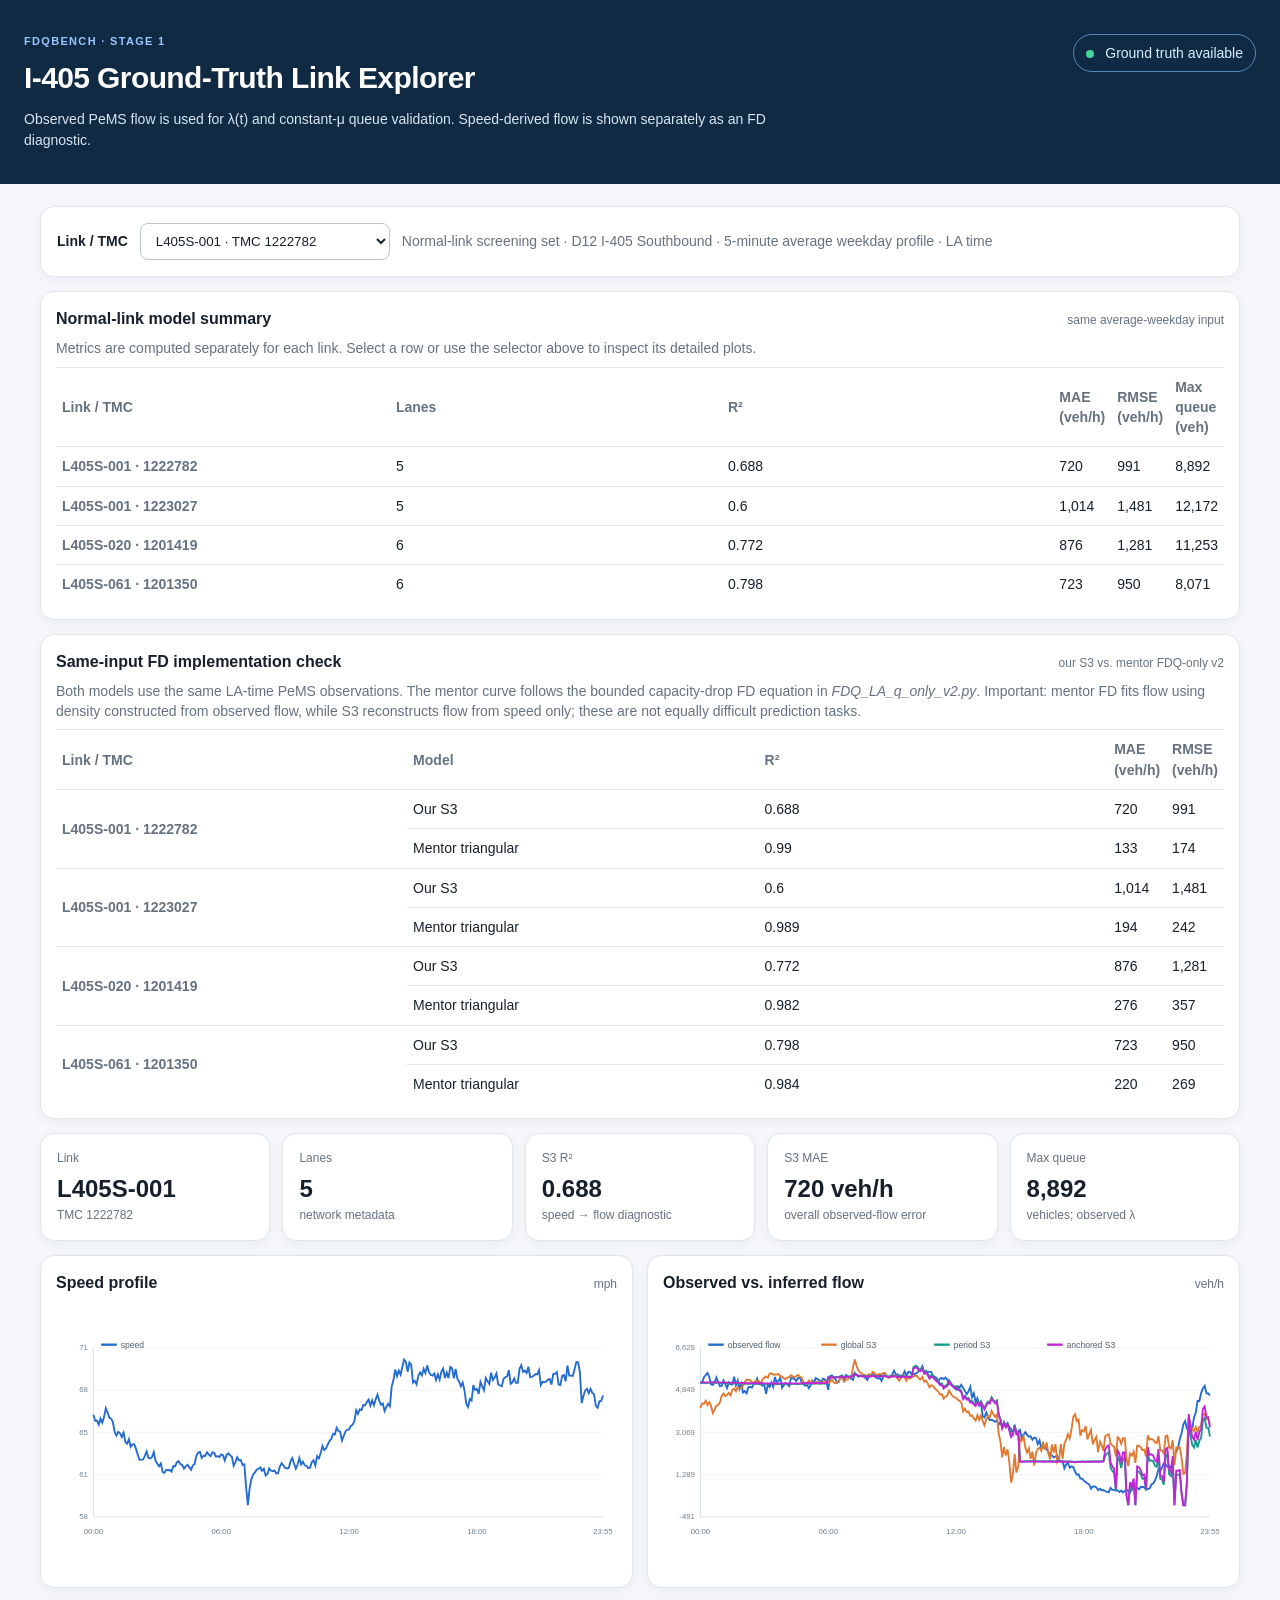
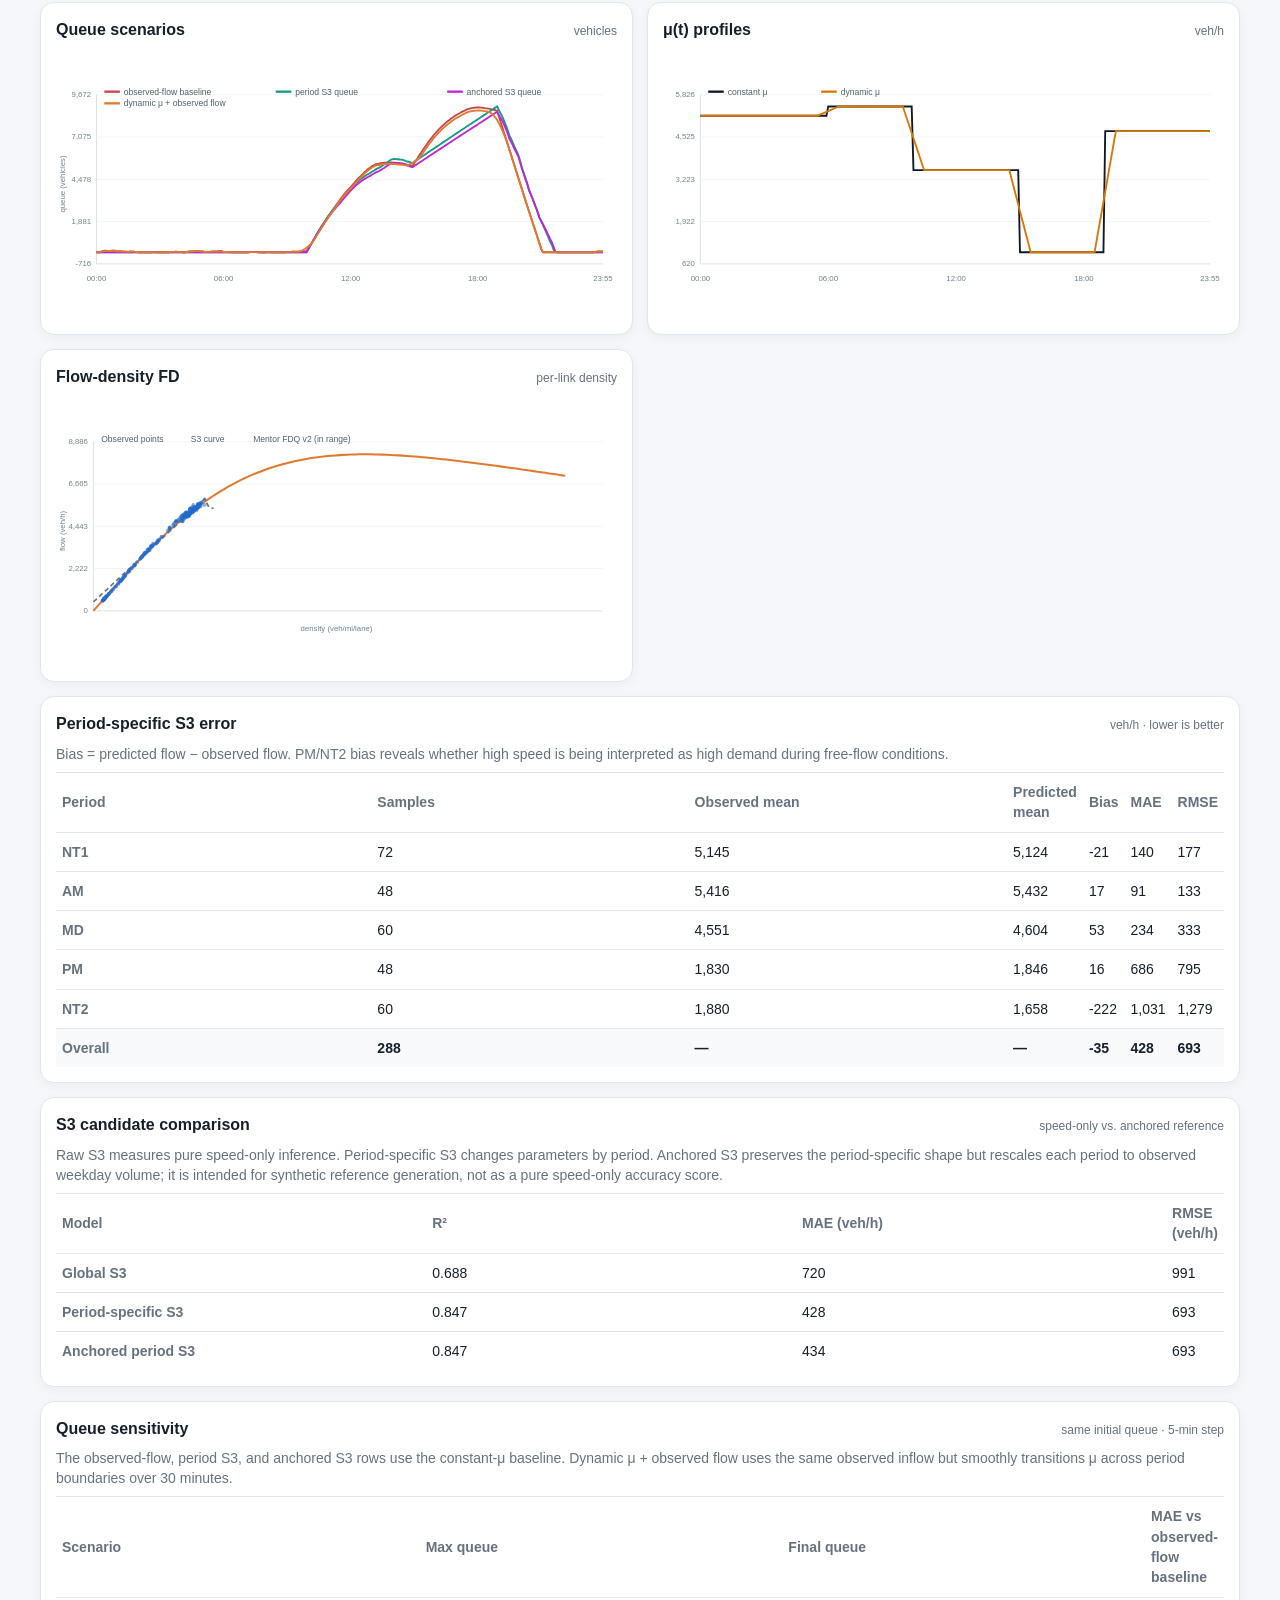
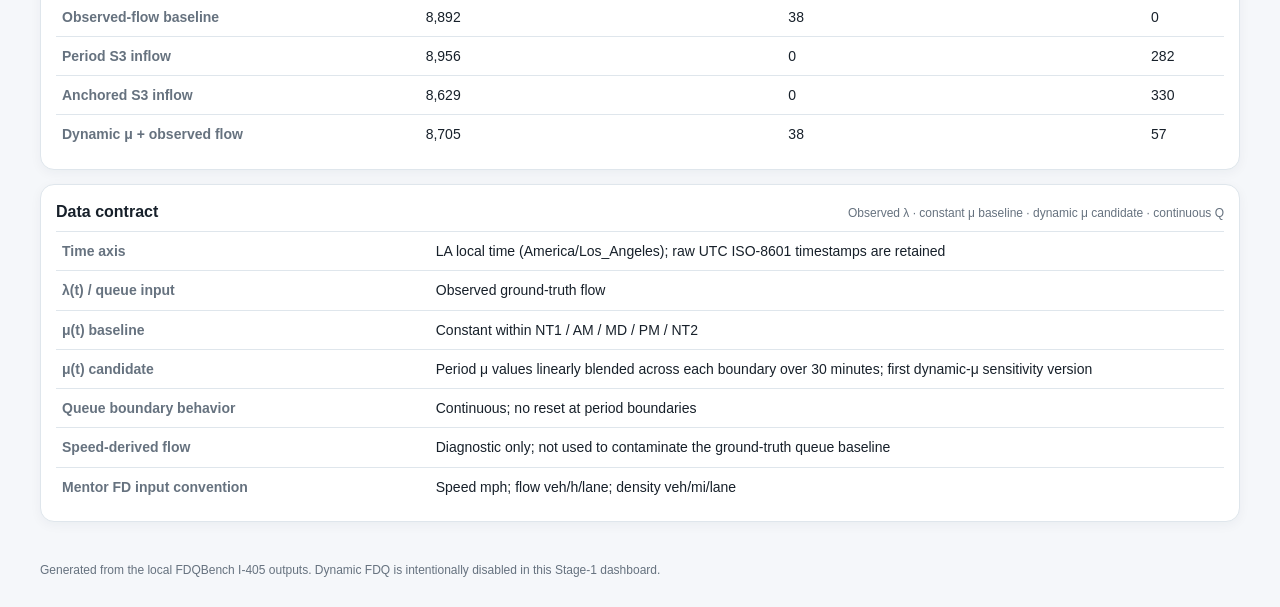
==== dashboard/dashboard_I405.html @ 017a7827 "Add reproducible I-405 FDQ pipeline and data" ====
<!doctype html>
<html lang="en">
<head>
  <meta charset="utf-8"><meta name="viewport" content="width=device-width,initial-scale=1">
  <title>I-405 FDQ Ground-Truth Dashboard</title><link rel="stylesheet" href="styles.css">
</head>
<body>
<header class="hero"><div><p class="eyebrow">FDQBench · Stage 1</p><h1>I-405 Ground-Truth Link Explorer</h1><p class="subtitle">Observed PeMS flow is used for λ(t) and constant-μ queue validation. Speed-derived flow is shown separately as an FD diagnostic.</p></div><div class="source-badge"><span class="dot"></span> Ground truth available</div></header>
<main>
  <section class="controls card"><label for="linkSelect">Link / TMC</label><select id="linkSelect"></select><span class="note">Normal-link screening set · D12 I-405 Southbound · 5-minute average weekday profile · LA time</span></section>
  <section class="card table-card"><div class="card-title"><h2>Normal-link model summary</h2><span>same average-weekday input</span></div><p class="table-note">Metrics are computed separately for each link. Select a row or use the selector above to inspect its detailed plots.</p><div class="table-wrap"><table><thead><tr><th>Link / TMC</th><th>Lanes</th><th>R²</th><th>MAE (veh/h)</th><th>RMSE (veh/h)</th><th>Max queue (veh)</th></tr></thead><tbody id="linkSummary"></tbody></table></div></section>
  <section class="card table-card"><div class="card-title"><h2>Same-input FD implementation check</h2><span>our S3 vs. mentor FDQ-only v2</span></div><p class="table-note">Both models use the same LA-time PeMS observations. The mentor curve follows the bounded capacity-drop FD equation in <em>FDQ_LA_q_only_v2.py</em>. Important: mentor FD fits flow using density constructed from observed flow, while S3 reconstructs flow from speed only; these are not equally difficult prediction tasks.</p><div class="table-wrap"><table><thead><tr><th>Link / TMC</th><th>Model</th><th>R²</th><th>MAE (veh/h)</th><th>RMSE (veh/h)</th></tr></thead><tbody id="implementationSummary"></tbody></table></div></section>
  <section class="metrics" id="metrics"></section>
  <section class="grid two">
    <article class="card chart-card"><div class="card-title"><h2>Speed profile</h2><span>mph</span></div><div id="speedChart" class="chart"></div></article>
    <article class="card chart-card"><div class="card-title"><h2>Observed vs. inferred flow</h2><span>veh/h</span></div><div id="flowChart" class="chart"></div></article>
    <article class="card chart-card"><div class="card-title"><h2>Queue scenarios</h2><span>vehicles</span></div><div id="queueChart" class="chart"></div></article>
    <article class="card chart-card"><div class="card-title"><h2>μ(t) profiles</h2><span>veh/h</span></div><div id="muChart" class="chart"></div></article>
    <article class="card chart-card"><div class="card-title"><h2>Flow-density FD</h2><span>per-link density</span></div><div id="fdChart" class="chart"></div></article>
  </section>
  <section class="card table-card"><div class="card-title"><h2>Period-specific S3 error</h2><span>veh/h · lower is better</span></div><p class="table-note">Bias = predicted flow − observed flow. PM/NT2 bias reveals whether high speed is being interpreted as high demand during free-flow conditions.</p><table><thead><tr><th>Period</th><th>Samples</th><th>Observed mean</th><th>Predicted mean</th><th>Bias</th><th>MAE</th><th>RMSE</th></tr></thead><tbody id="periodStats"></tbody></table></section>
  <section class="card table-card"><div class="card-title"><h2>S3 candidate comparison</h2><span>speed-only vs. anchored reference</span></div><p class="table-note">Raw S3 measures pure speed-only inference. Period-specific S3 changes parameters by period. Anchored S3 preserves the period-specific shape but rescales each period to observed weekday volume; it is intended for synthetic reference generation, not as a pure speed-only accuracy score.</p><table><thead><tr><th>Model</th><th>R²</th><th>MAE (veh/h)</th><th>RMSE (veh/h)</th></tr></thead><tbody id="s3ModelSummary"></tbody></table></section>
  <section class="card table-card"><div class="card-title"><h2>Queue sensitivity</h2><span>same initial queue · 5-min step</span></div><p class="table-note">The observed-flow, period S3, and anchored S3 rows use the constant-μ baseline. Dynamic μ + observed flow uses the same observed inflow but smoothly transitions μ across period boundaries over 30 minutes.</p><table><thead><tr><th>Scenario</th><th>Max queue</th><th>Final queue</th><th>MAE vs observed-flow baseline</th></tr></thead><tbody id="queueSummary"></tbody></table></section>
  <section class="card table-card"><div class="card-title"><h2>Data contract</h2><span id="contractStatus"></span></div><table><tbody><tr><th>Time axis</th><td>LA local time (America/Los_Angeles); raw UTC ISO-8601 timestamps are retained</td></tr><tr><th>λ(t) / queue input</th><td>Observed ground-truth flow</td></tr><tr><th>μ(t) baseline</th><td>Constant within NT1 / AM / MD / PM / NT2</td></tr><tr><th>μ(t) candidate</th><td>Period μ values linearly blended across each boundary over 30 minutes; first dynamic-μ sensitivity version</td></tr><tr><th>Queue boundary behavior</th><td>Continuous; no reset at period boundaries</td></tr><tr><th>Speed-derived flow</th><td>Diagnostic only; not used to contaminate the ground-truth queue baseline</td></tr><tr><th>Mentor FD input convention</th><td>Speed mph; flow veh/h/lane; density veh/mi/lane</td></tr></tbody></table></section>
</main>
<footer>Generated from the local FDQBench I-405 outputs. Dynamic FDQ is intentionally disabled in this Stage-1 dashboard.</footer>
<script src="data.js"></script><script src="app.js"></script>
</body></html>
---- dashboard/styles.css ----
:root { --ink:#17202a; --muted:#66727f; --line:#dfe6ec; --blue:#246bce; --orange:#e07a31; --teal:#159a8c; --red:#c94747; --bg:#f5f7fa; }
* { box-sizing:border-box; } body { margin:0; background:var(--bg); color:var(--ink); font:14px/1.45 Inter,Segoe UI,Arial,sans-serif; }
.hero { padding:34px max(24px,calc((100% - 1240px)/2)); display:flex; justify-content:space-between; gap:24px; background:#102a43; color:#fff; }
.eyebrow { margin:0 0 6px; color:#9cc5ff; font-weight:700; letter-spacing:.12em; text-transform:uppercase; font-size:11px; }
h1 { margin:0; font-size:30px; letter-spacing:-.02em; } .subtitle { max-width:760px; margin:10px 0 0; color:#d8e5f2; }
.source-badge { align-self:flex-start; border:1px solid #5b89ba; border-radius:999px; padding:8px 12px; white-space:nowrap; color:#d9edff; }
.dot { display:inline-block; width:8px; height:8px; margin-right:7px; border-radius:50%; background:#46d39c; }
main { max-width:1240px; margin:22px auto 40px; padding:0 20px; } .card { background:#fff; border:1px solid var(--line); border-radius:14px; box-shadow:0 3px 12px #102a430c; }
.controls { padding:16px; display:flex; align-items:center; gap:12px; flex-wrap:wrap; } label { font-weight:700; } select { min-width:250px; padding:9px 11px; border:1px solid #b8c5d1; border-radius:8px; background:white; color:var(--ink); } .note { color:var(--muted); }
.metrics { display:grid; grid-template-columns:repeat(5,1fr); gap:12px; margin:14px 0; } .metric { padding:16px; } .metric .label { color:var(--muted); font-size:12px; } .metric .value { margin-top:4px; font-size:24px; font-weight:750; } .metric .detail { color:var(--muted); font-size:12px; }
.grid.two { display:grid; grid-template-columns:repeat(2,minmax(0,1fr)); gap:14px; } .chart-card { padding:15px; min-height:330px; } .card-title { display:flex; justify-content:space-between; align-items:baseline; gap:12px; } h2 { margin:0 0 8px; font-size:16px; } .card-title span { color:var(--muted); font-size:12px; }
.chart { height:270px; } svg { width:100%; height:100%; overflow:visible; } .axis { stroke:#cfd8e1; stroke-width:1; } .gridline { stroke:#edf1f4; stroke-width:1; } .tick { fill:#71808e; font-size:10px; } .legend { fill:#52606d; font-size:11px; } .table-card { margin-top:14px; padding:15px; } .table-note { color:var(--muted); margin:0 0 8px; } .table-wrap { overflow-x:auto; } table { width:100%; border-collapse:collapse; } th,td { text-align:left; padding:9px 6px; border-top:1px solid var(--line); } th { width:32%; color:var(--muted); font-weight:600; } #linkSummary tr { cursor:pointer; } #linkSummary tr:hover { background:#f7f9fb; } tr.total th,tr.total td { font-weight:750; background:#f7f9fb; }
footer { max-width:1240px; margin:0 auto 28px; padding:0 20px; color:var(--muted); font-size:12px; }
@media(max-width:800px){ .hero{display:block}.source-badge{display:inline-block;margin-top:18px}.metrics{grid-template-columns:repeat(2,1fr)}.grid.two{grid-template-columns:1fr} }
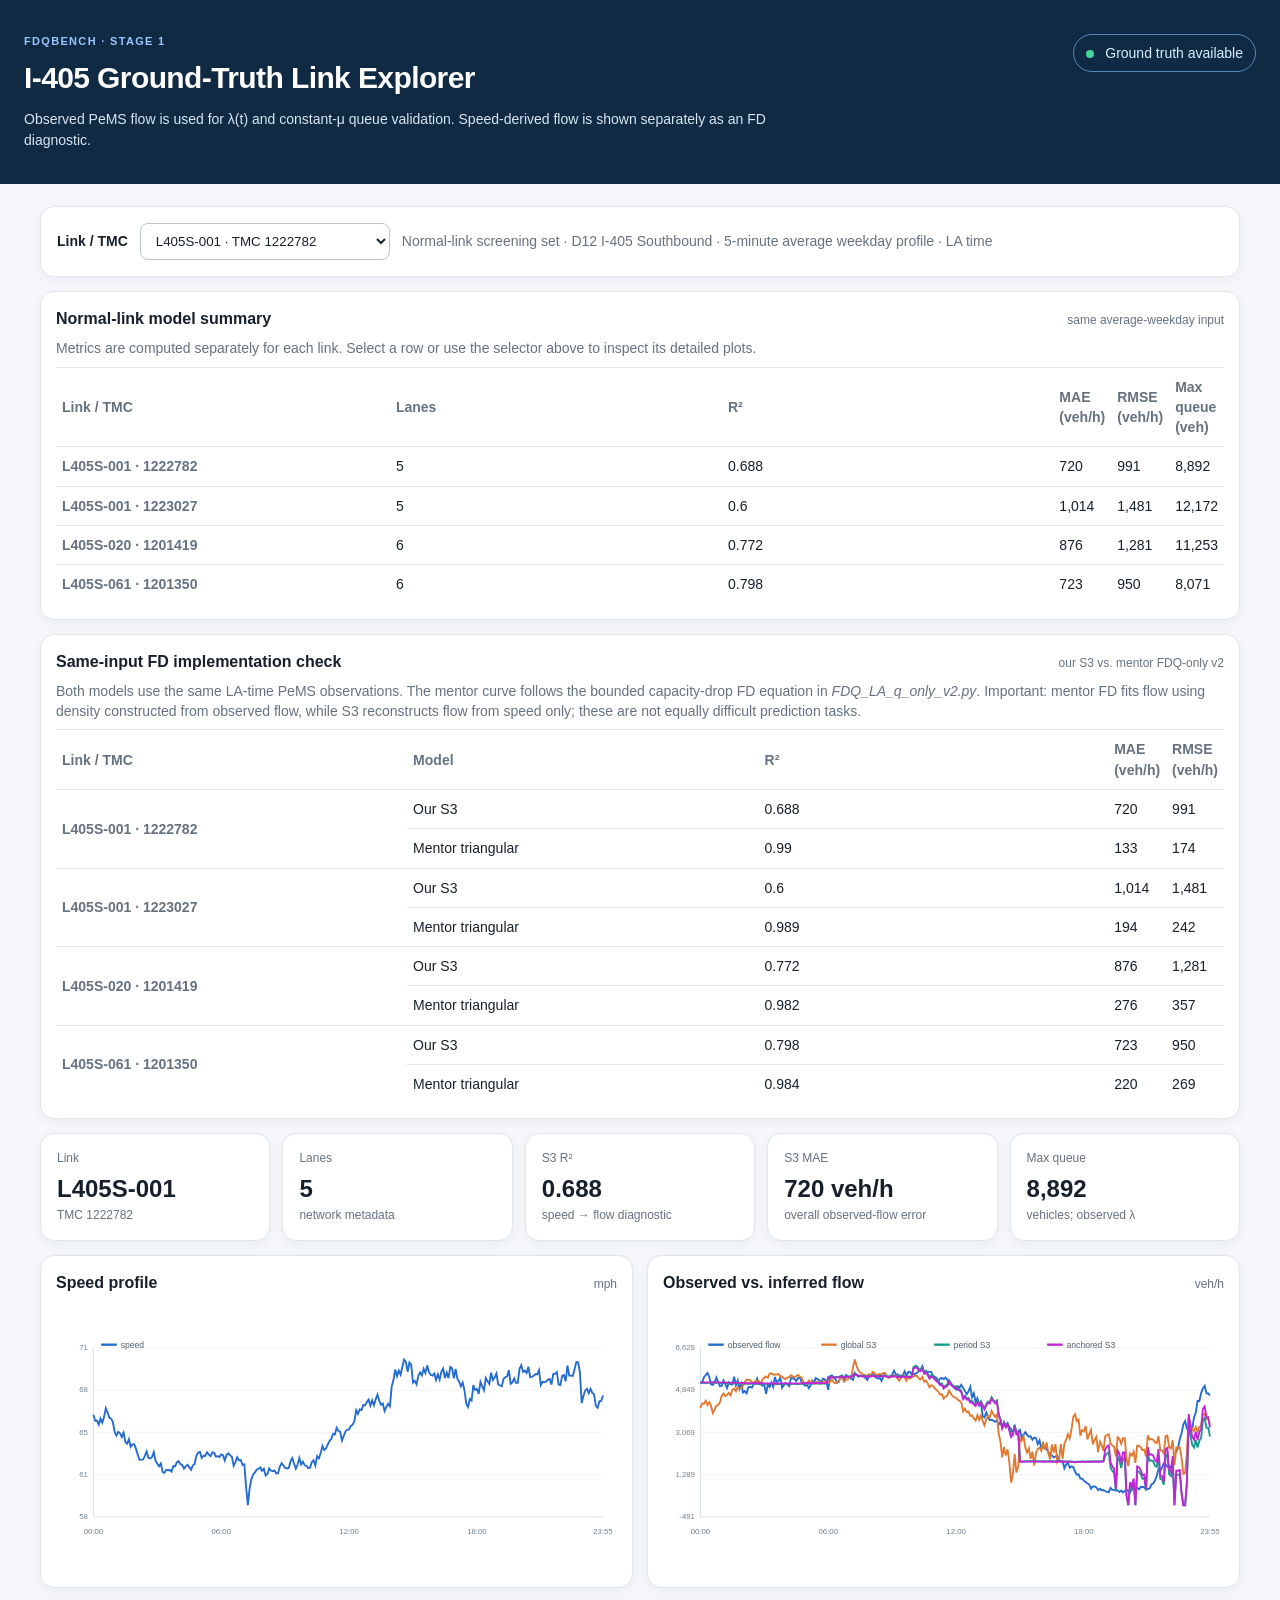
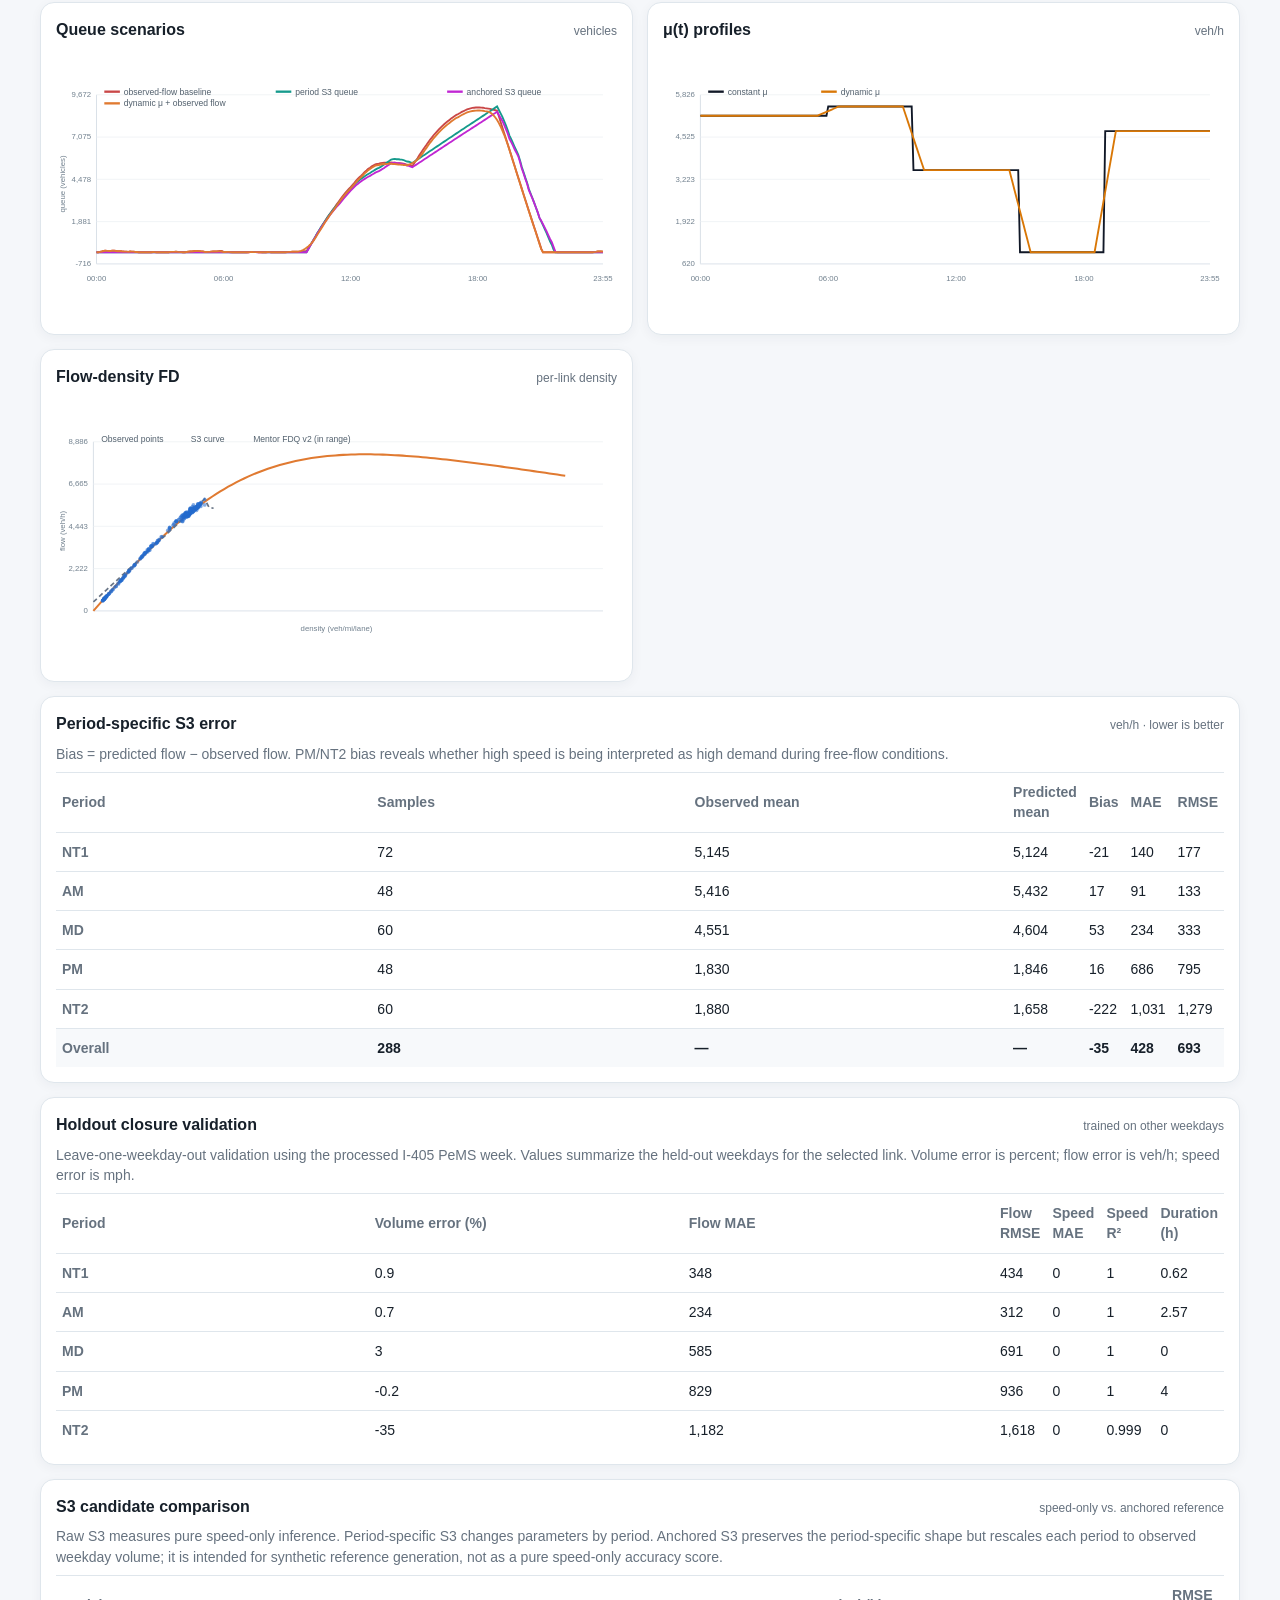
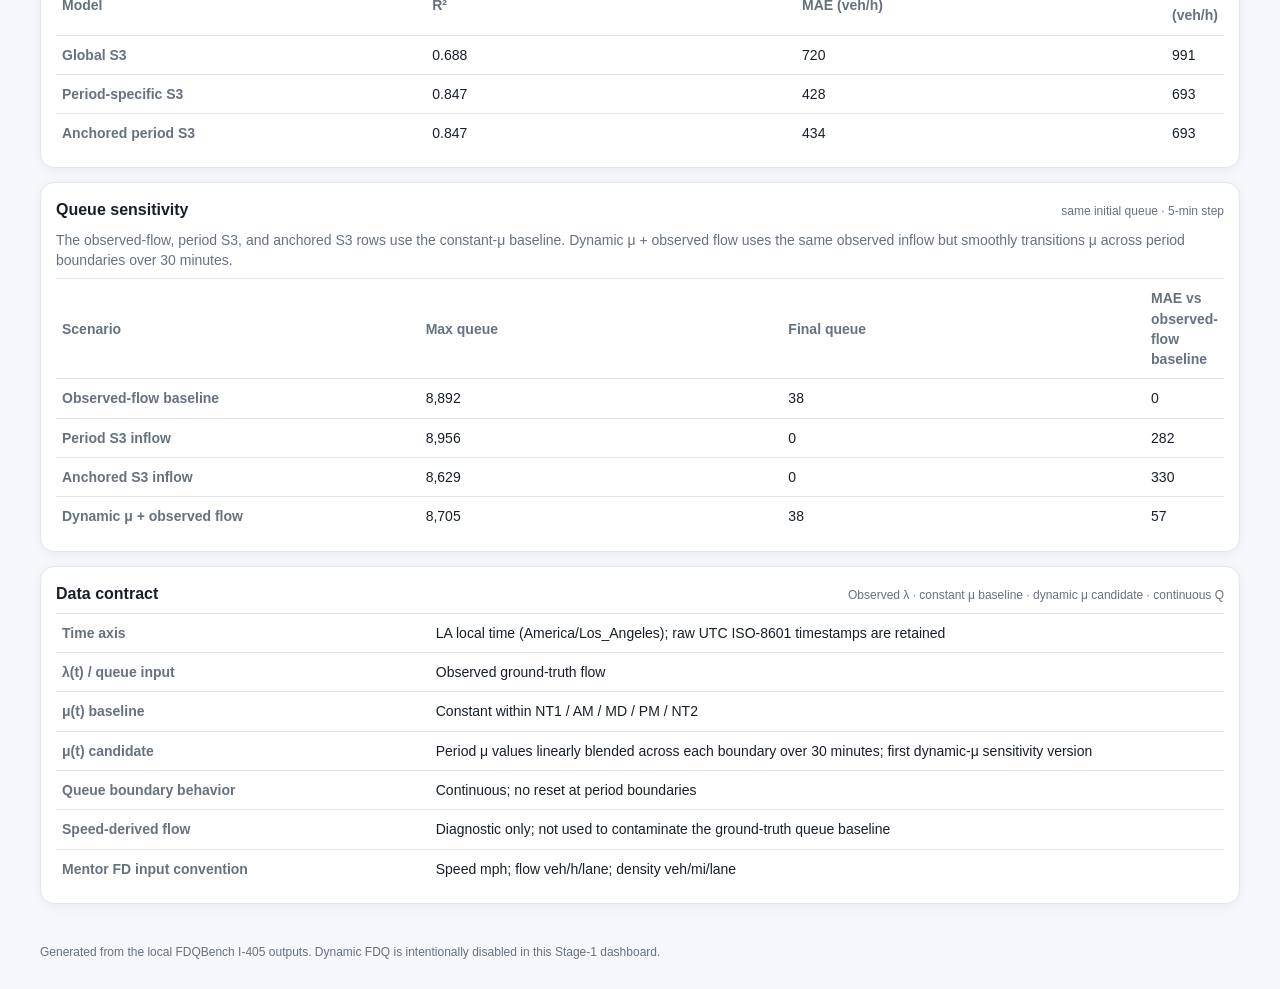
==== commit 52194e7e: "Add I-405 closure holdout validation" ====
--- a/dashboard/dashboard_I405.html
+++ b/dashboard/dashboard_I405.html
@@ -19,10 +19,11 @@
     <article class="card chart-card"><div class="card-title"><h2>Flow-density FD</h2><span>per-link density</span></div><div id="fdChart" class="chart"></div></article>
   </section>
   <section class="card table-card"><div class="card-title"><h2>Period-specific S3 error</h2><span>veh/h · lower is better</span></div><p class="table-note">Bias = predicted flow − observed flow. PM/NT2 bias reveals whether high speed is being interpreted as high demand during free-flow conditions.</p><table><thead><tr><th>Period</th><th>Samples</th><th>Observed mean</th><th>Predicted mean</th><th>Bias</th><th>MAE</th><th>RMSE</th></tr></thead><tbody id="periodStats"></tbody></table></section>
+  <section class="card table-card"><div class="card-title"><h2>Holdout closure validation</h2><span>trained on other weekdays</span></div><p class="table-note">Leave-one-weekday-out validation using the processed I-405 PeMS week. Values summarize the held-out weekdays for the selected link. Volume error is percent; flow error is veh/h; speed error is mph.</p><div class="table-wrap"><table><thead><tr><th>Period</th><th>Volume error (%)</th><th>Flow MAE</th><th>Flow RMSE</th><th>Speed MAE</th><th>Speed R²</th><th>Duration (h)</th></tr></thead><tbody id="closureHoldoutStats"></tbody></table></div></section>
   <section class="card table-card"><div class="card-title"><h2>S3 candidate comparison</h2><span>speed-only vs. anchored reference</span></div><p class="table-note">Raw S3 measures pure speed-only inference. Period-specific S3 changes parameters by period. Anchored S3 preserves the period-specific shape but rescales each period to observed weekday volume; it is intended for synthetic reference generation, not as a pure speed-only accuracy score.</p><table><thead><tr><th>Model</th><th>R²</th><th>MAE (veh/h)</th><th>RMSE (veh/h)</th></tr></thead><tbody id="s3ModelSummary"></tbody></table></section>
   <section class="card table-card"><div class="card-title"><h2>Queue sensitivity</h2><span>same initial queue · 5-min step</span></div><p class="table-note">The observed-flow, period S3, and anchored S3 rows use the constant-μ baseline. Dynamic μ + observed flow uses the same observed inflow but smoothly transitions μ across period boundaries over 30 minutes.</p><table><thead><tr><th>Scenario</th><th>Max queue</th><th>Final queue</th><th>MAE vs observed-flow baseline</th></tr></thead><tbody id="queueSummary"></tbody></table></section>
   <section class="card table-card"><div class="card-title"><h2>Data contract</h2><span id="contractStatus"></span></div><table><tbody><tr><th>Time axis</th><td>LA local time (America/Los_Angeles); raw UTC ISO-8601 timestamps are retained</td></tr><tr><th>λ(t) / queue input</th><td>Observed ground-truth flow</td></tr><tr><th>μ(t) baseline</th><td>Constant within NT1 / AM / MD / PM / NT2</td></tr><tr><th>μ(t) candidate</th><td>Period μ values linearly blended across each boundary over 30 minutes; first dynamic-μ sensitivity version</td></tr><tr><th>Queue boundary behavior</th><td>Continuous; no reset at period boundaries</td></tr><tr><th>Speed-derived flow</th><td>Diagnostic only; not used to contaminate the ground-truth queue baseline</td></tr><tr><th>Mentor FD input convention</th><td>Speed mph; flow veh/h/lane; density veh/mi/lane</td></tr></tbody></table></section>
 </main>
 <footer>Generated from the local FDQBench I-405 outputs. Dynamic FDQ is intentionally disabled in this Stage-1 dashboard.</footer>
-<script src="data.js"></script><script src="app.js"></script>
+<script src="data.js"></script><script src="closure_holdout_data.js"></script><script src="app.js"></script>
 </body></html>
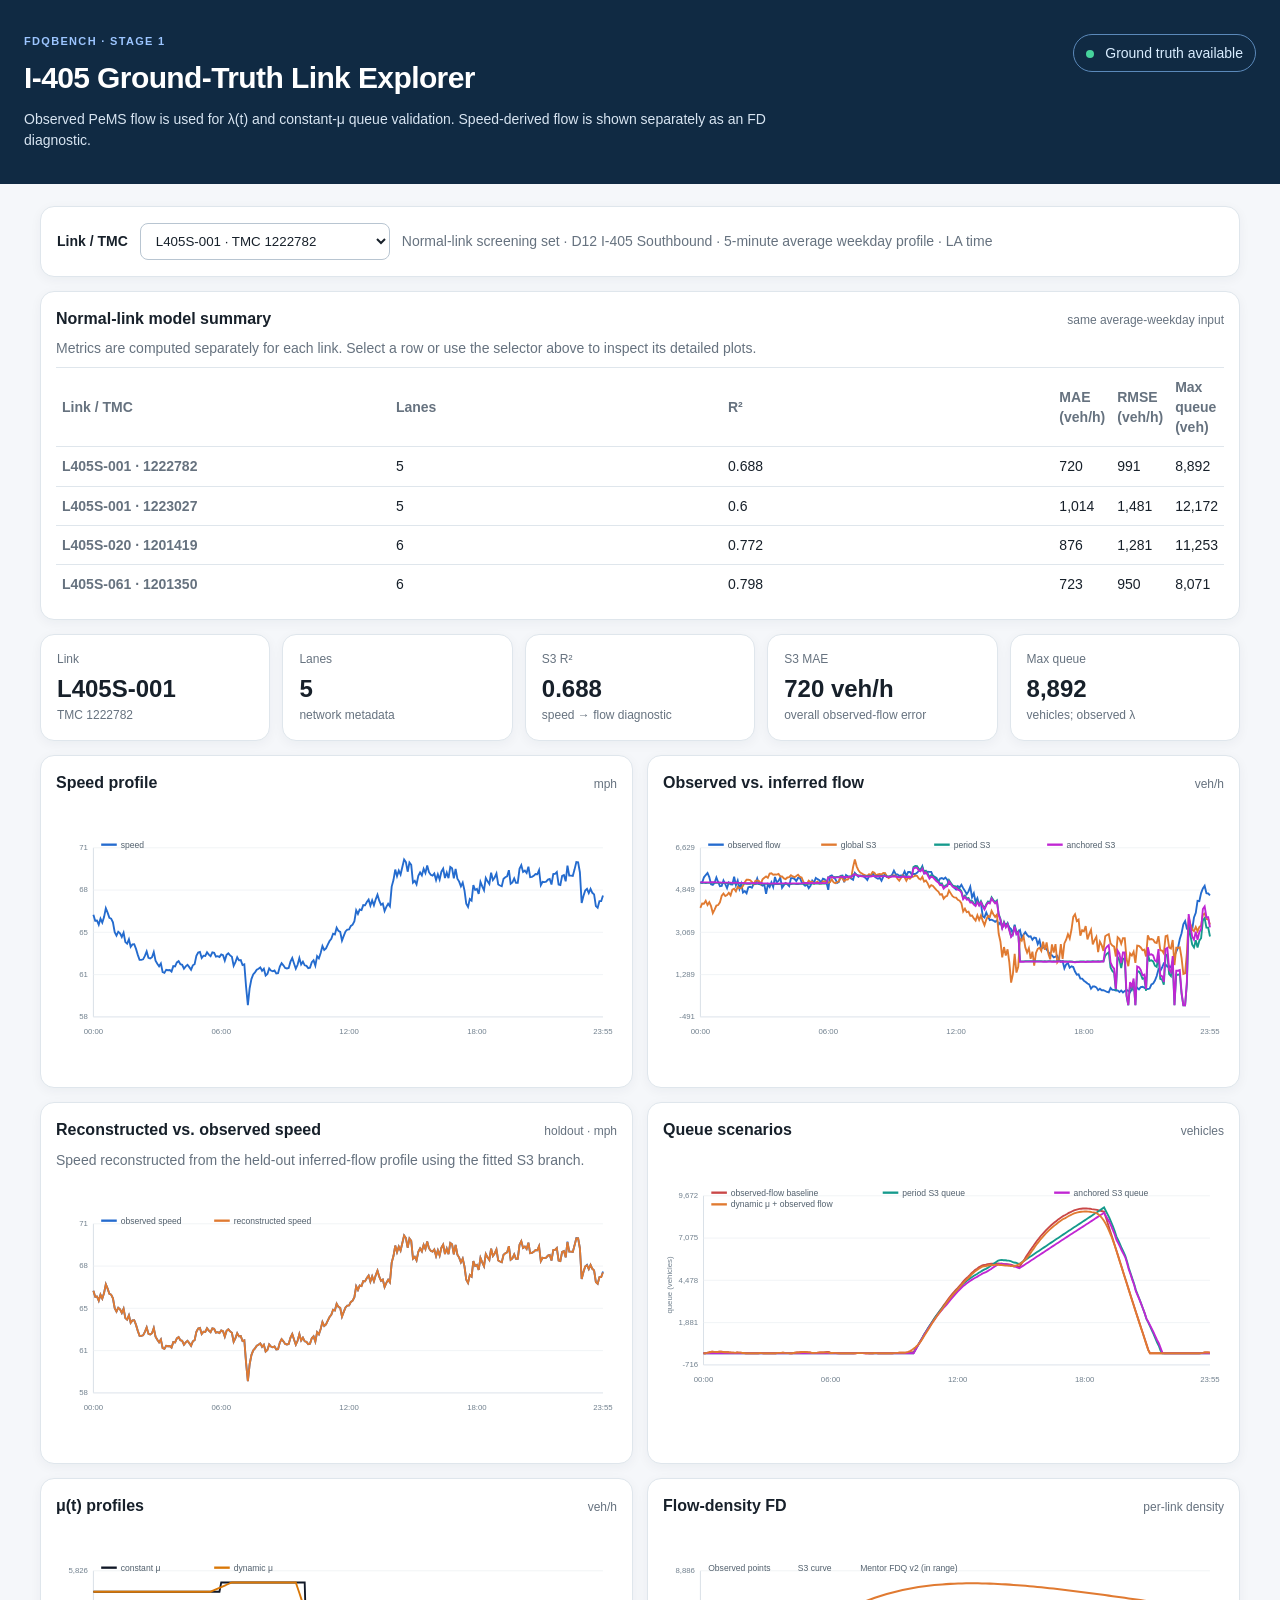
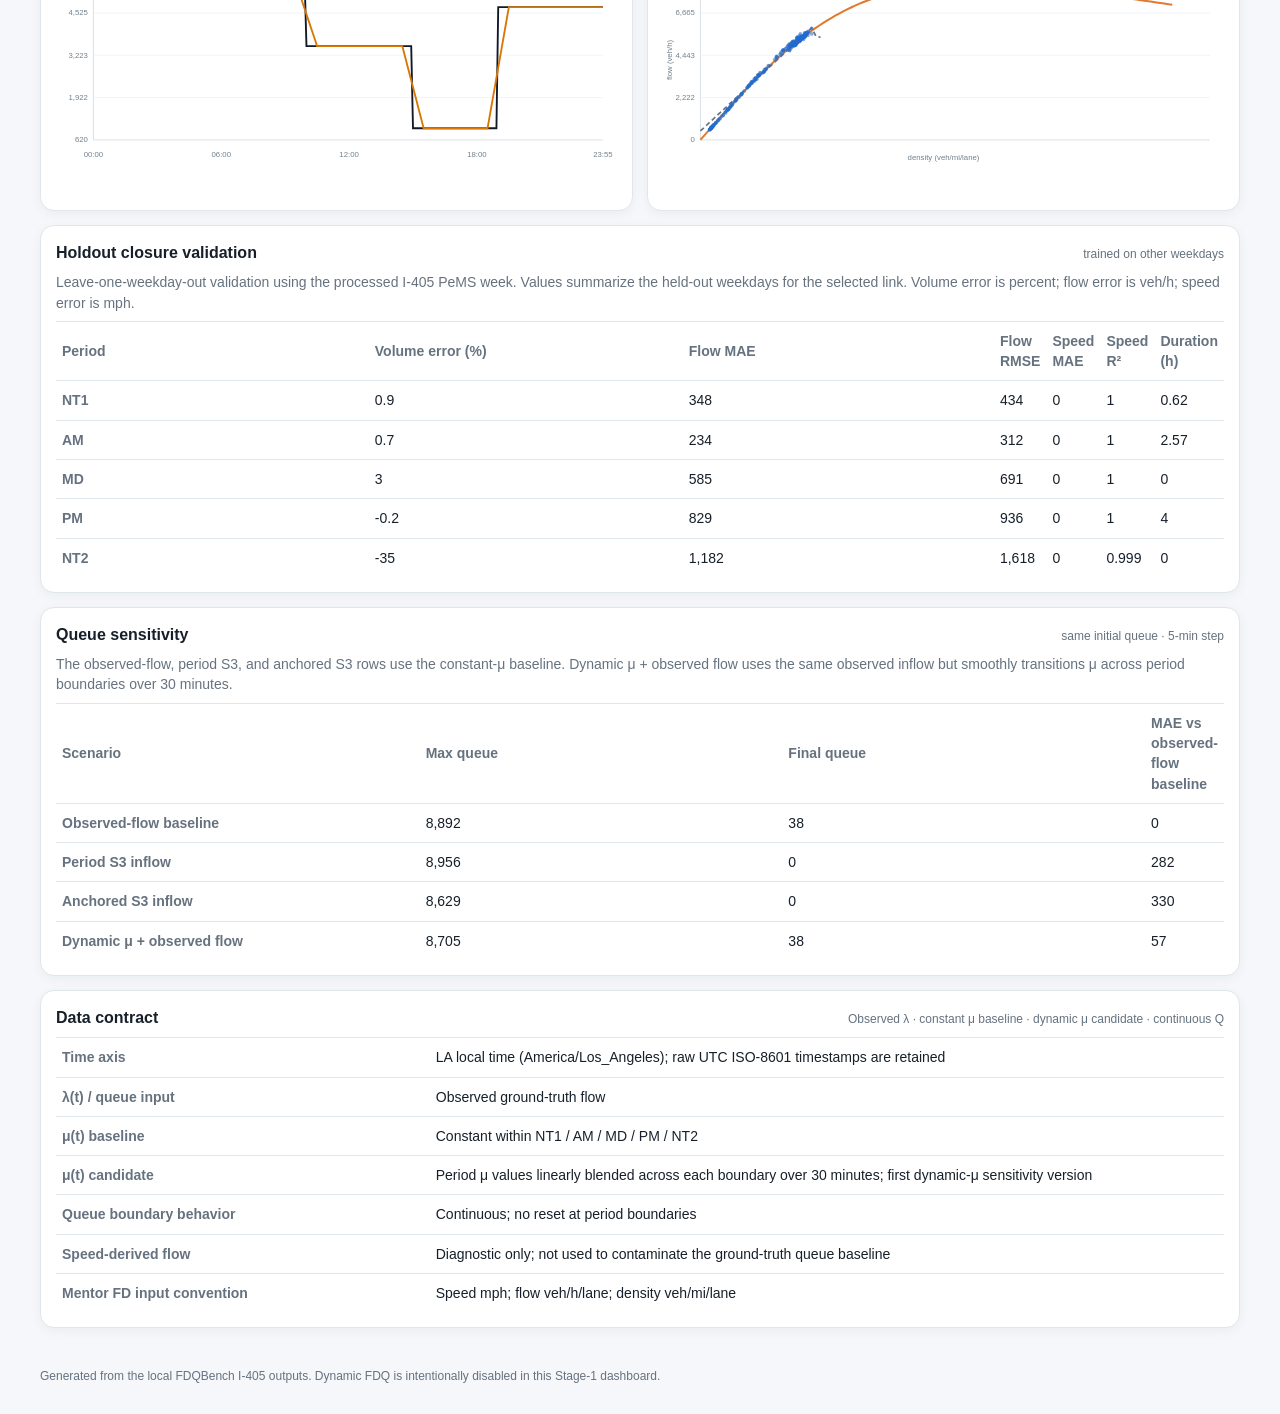
==== commit 0150936b: "Focus dashboard on closure validation" ====
--- a/dashboard/dashboard_I405.html
+++ b/dashboard/dashboard_I405.html
@@ -14,6 +14,7 @@
   <section class="grid two">
     <article class="card chart-card"><div class="card-title"><h2>Speed profile</h2><span>mph</span></div><div id="speedChart" class="chart"></div></article>
     <article class="card chart-card"><div class="card-title"><h2>Observed vs. inferred flow</h2><span>veh/h</span></div><div id="flowChart" class="chart"></div></article>
+    <article class="card chart-card"><div class="card-title"><h2>Reconstructed vs. observed speed</h2><span>holdout · mph</span></div><p class="table-note">Speed reconstructed from the held-out inferred-flow profile using the fitted S3 branch.</p><div id="closureSpeedChart" class="chart"></div></article>
     <article class="card chart-card"><div class="card-title"><h2>Queue scenarios</h2><span>vehicles</span></div><div id="queueChart" class="chart"></div></article>
     <article class="card chart-card"><div class="card-title"><h2>μ(t) profiles</h2><span>veh/h</span></div><div id="muChart" class="chart"></div></article>
     <article class="card chart-card"><div class="card-title"><h2>Flow-density FD</h2><span>per-link density</span></div><div id="fdChart" class="chart"></div></article>
@@ -25,5 +26,5 @@
   <section class="card table-card"><div class="card-title"><h2>Data contract</h2><span id="contractStatus"></span></div><table><tbody><tr><th>Time axis</th><td>LA local time (America/Los_Angeles); raw UTC ISO-8601 timestamps are retained</td></tr><tr><th>λ(t) / queue input</th><td>Observed ground-truth flow</td></tr><tr><th>μ(t) baseline</th><td>Constant within NT1 / AM / MD / PM / NT2</td></tr><tr><th>μ(t) candidate</th><td>Period μ values linearly blended across each boundary over 30 minutes; first dynamic-μ sensitivity version</td></tr><tr><th>Queue boundary behavior</th><td>Continuous; no reset at period boundaries</td></tr><tr><th>Speed-derived flow</th><td>Diagnostic only; not used to contaminate the ground-truth queue baseline</td></tr><tr><th>Mentor FD input convention</th><td>Speed mph; flow veh/h/lane; density veh/mi/lane</td></tr></tbody></table></section>
 </main>
 <footer>Generated from the local FDQBench I-405 outputs. Dynamic FDQ is intentionally disabled in this Stage-1 dashboard.</footer>
-<script src="data.js"></script><script src="closure_holdout_data.js"></script><script src="app.js"></script>
+<script src="data.js"></script><script src="closure_holdout_data.js"></script><script src="closure_reconstruction_data.js"></script><script src="app.js"></script>
 </body></html>
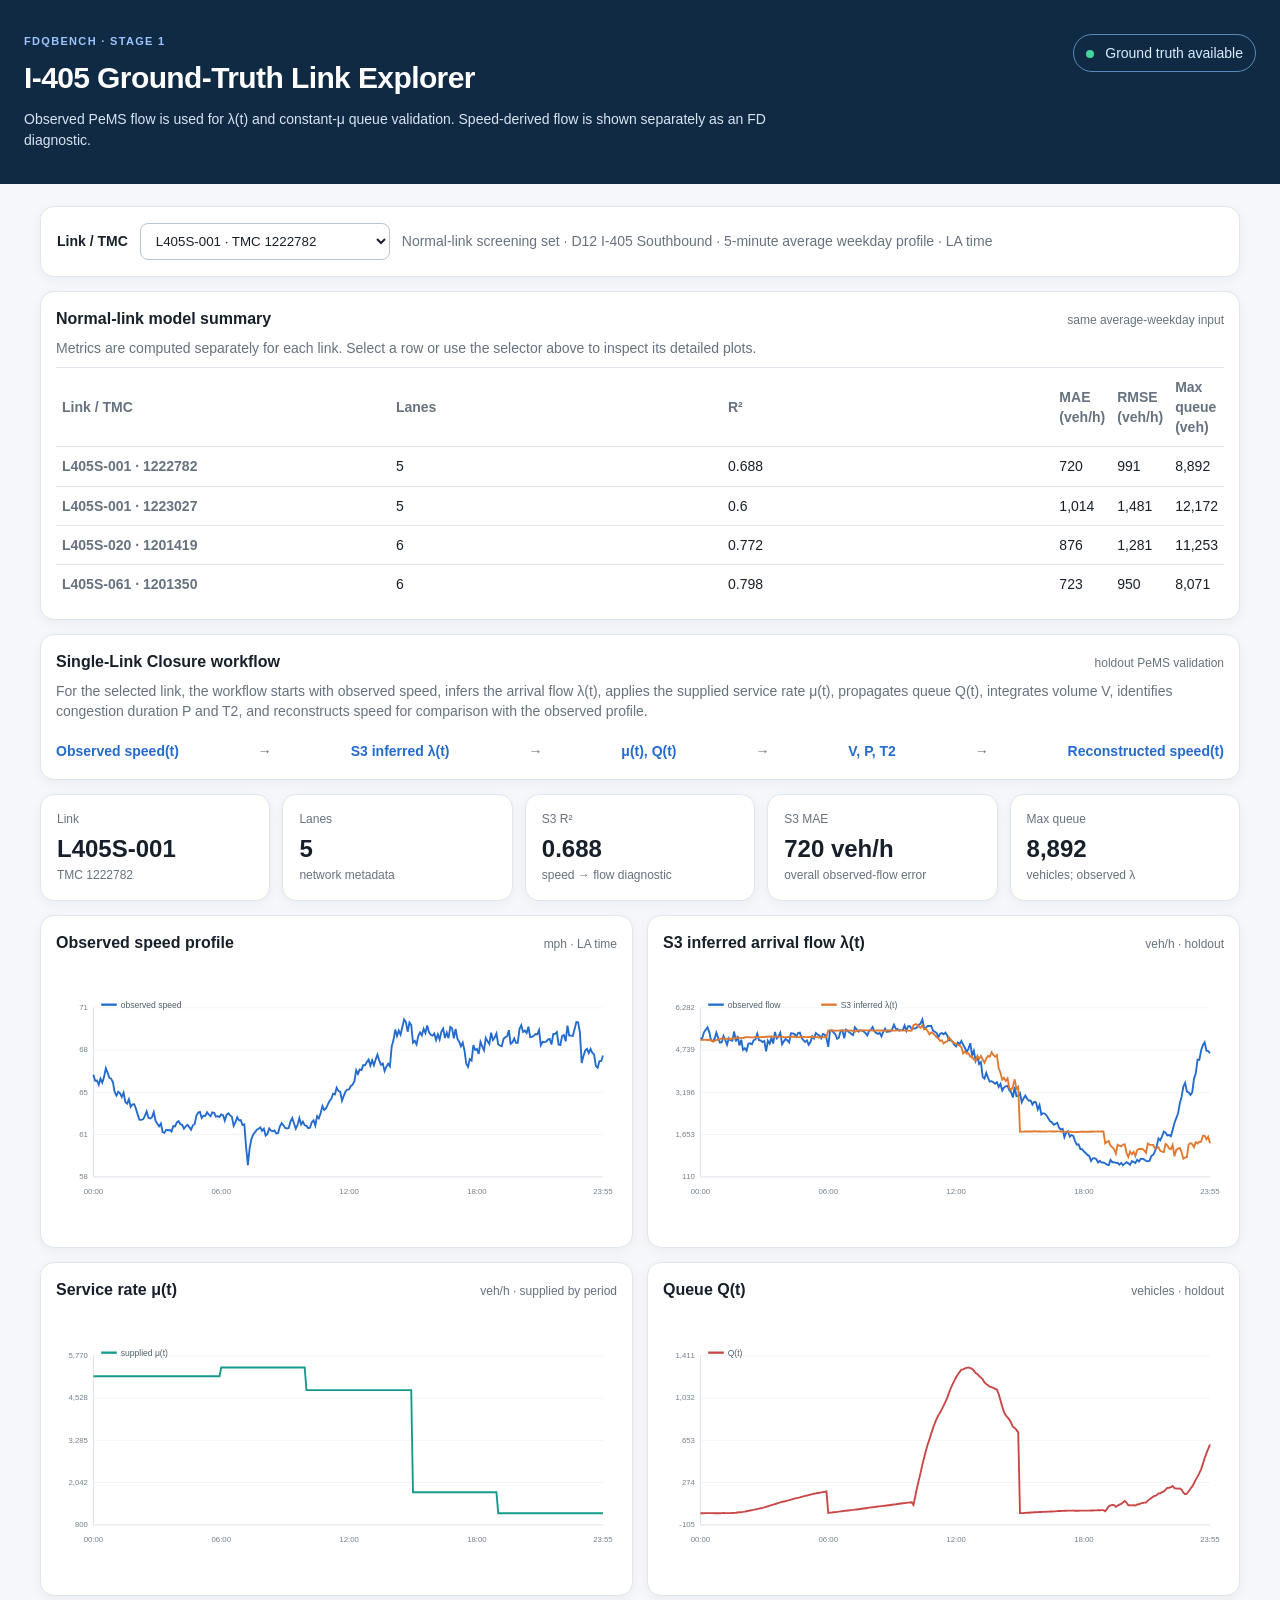
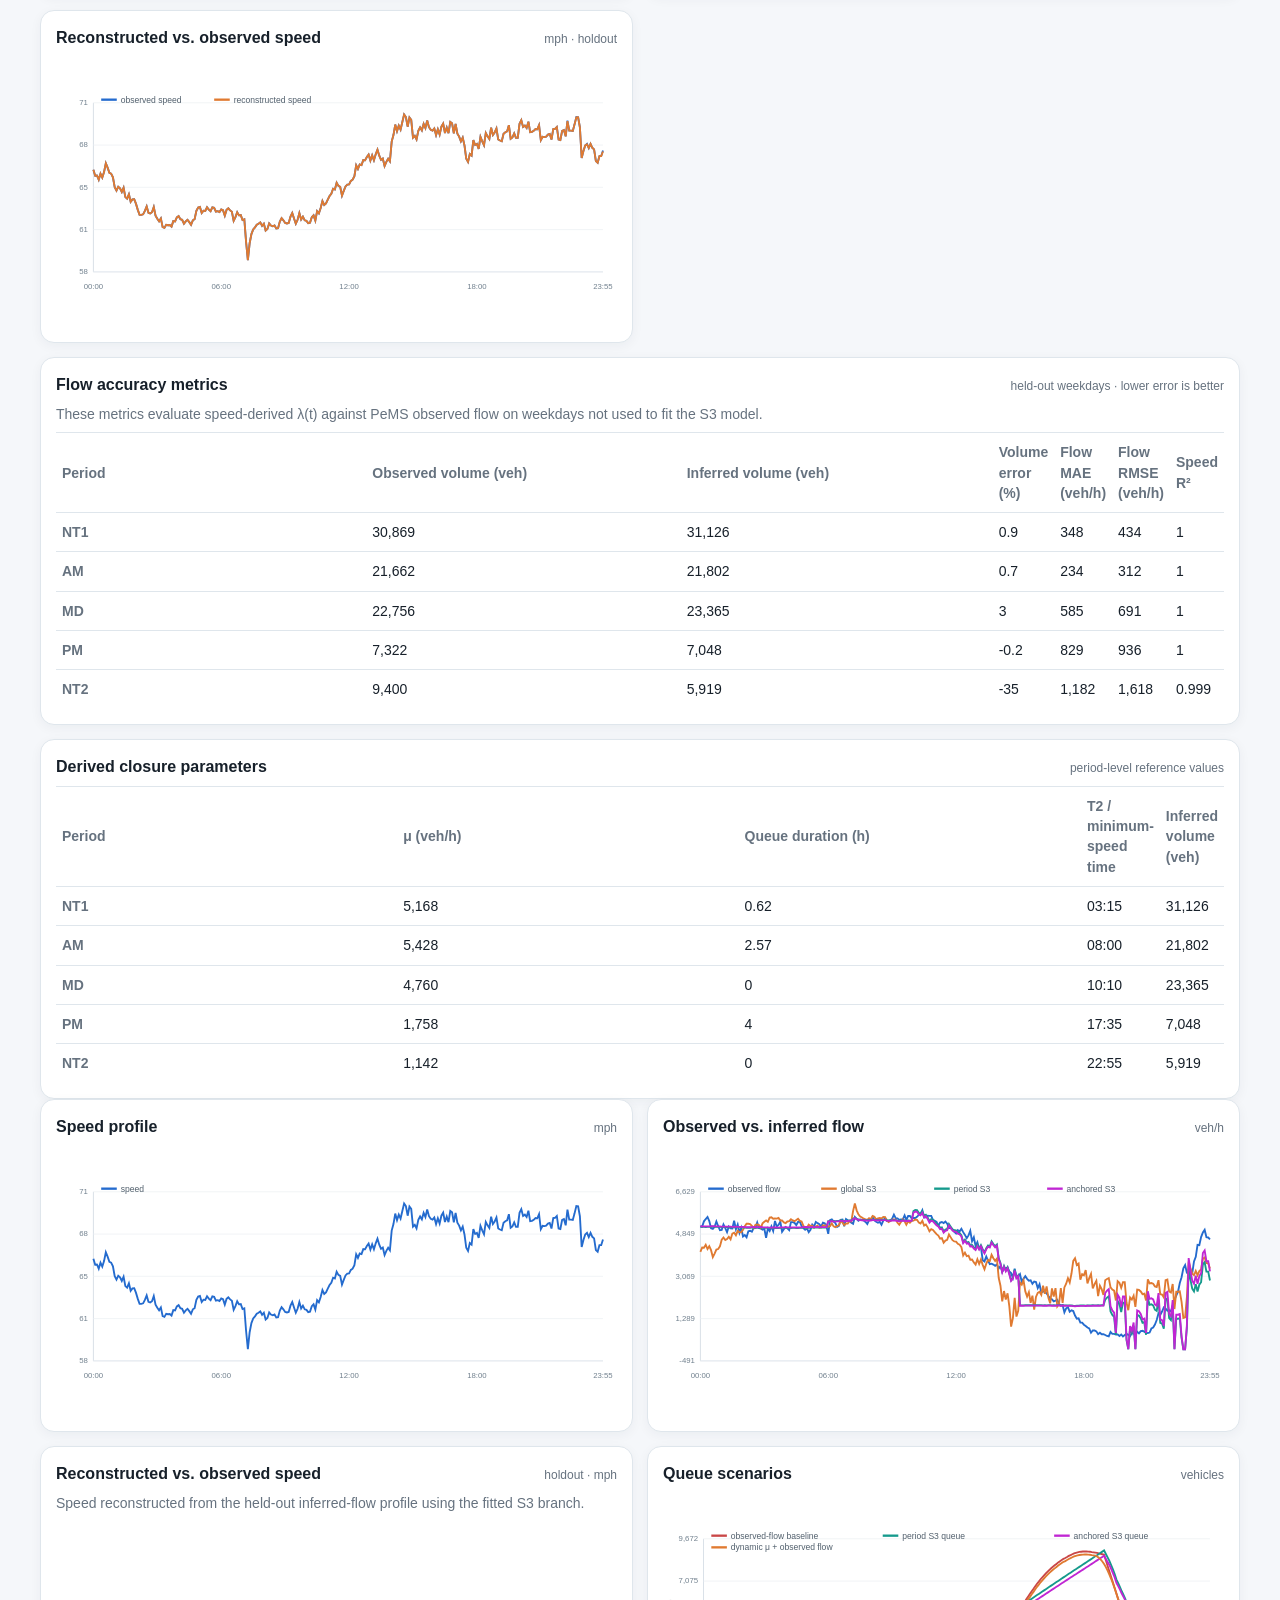
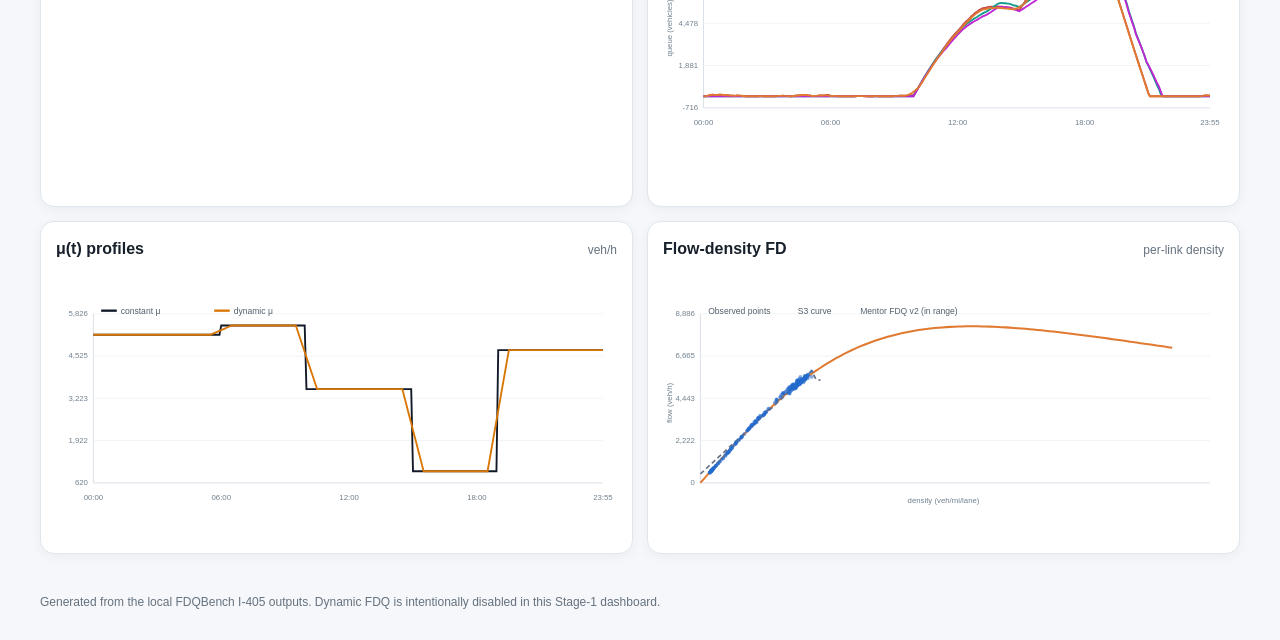
==== commit febd5fa2: "Show full single-link closure chain" ====
--- a/dashboard/dashboard_I405.html
+++ b/dashboard/dashboard_I405.html
@@ -10,11 +10,21 @@
   <section class="controls card"><label for="linkSelect">Link / TMC</label><select id="linkSelect"></select><span class="note">Normal-link screening set · D12 I-405 Southbound · 5-minute average weekday profile · LA time</span></section>
   <section class="card table-card"><div class="card-title"><h2>Normal-link model summary</h2><span>same average-weekday input</span></div><p class="table-note">Metrics are computed separately for each link. Select a row or use the selector above to inspect its detailed plots.</p><div class="table-wrap"><table><thead><tr><th>Link / TMC</th><th>Lanes</th><th>R²</th><th>MAE (veh/h)</th><th>RMSE (veh/h)</th><th>Max queue (veh)</th></tr></thead><tbody id="linkSummary"></tbody></table></div></section>
   <section class="card table-card"><div class="card-title"><h2>Same-input FD implementation check</h2><span>our S3 vs. mentor FDQ-only v2</span></div><p class="table-note">Both models use the same LA-time PeMS observations. The mentor curve follows the bounded capacity-drop FD equation in <em>FDQ_LA_q_only_v2.py</em>. Important: mentor FD fits flow using density constructed from observed flow, while S3 reconstructs flow from speed only; these are not equally difficult prediction tasks.</p><div class="table-wrap"><table><thead><tr><th>Link / TMC</th><th>Model</th><th>R²</th><th>MAE (veh/h)</th><th>RMSE (veh/h)</th></tr></thead><tbody id="implementationSummary"></tbody></table></div></section>
+  <section class="card table-card closure-workflow"><div class="card-title"><h2>Single-Link Closure workflow</h2><span>holdout PeMS validation</span></div><p class="table-note">For the selected link, the workflow starts with observed speed, infers the arrival flow λ(t), applies the supplied service rate μ(t), propagates queue Q(t), integrates volume V, identifies congestion duration P and T2, and reconstructs speed for comparison with the observed profile.</p><div class="workflow-steps"><span>Observed speed(t)</span><b>→</b><span>S3 inferred λ(t)</span><b>→</b><span>μ(t), Q(t)</span><b>→</b><span>V, P, T2</span><b>→</b><span>Reconstructed speed(t)</span></div></section>
   <section class="metrics" id="metrics"></section>
-  <section class="grid two">
+  <section class="grid two closure-grid">
+    <article class="card chart-card"><div class="card-title"><h2>Observed speed profile</h2><span>mph · LA time</span></div><div id="closureObservedSpeedChart" class="chart"></div></article>
+    <article class="card chart-card"><div class="card-title"><h2>S3 inferred arrival flow λ(t)</h2><span>veh/h · holdout</span></div><div id="closureLambdaChart" class="chart"></div></article>
+    <article class="card chart-card"><div class="card-title"><h2>Service rate μ(t)</h2><span>veh/h · supplied by period</span></div><div id="closureMuChart" class="chart"></div></article>
+    <article class="card chart-card"><div class="card-title"><h2>Queue Q(t)</h2><span>vehicles · holdout</span></div><div id="closureQueueChart" class="chart"></div></article>
+    <article class="card chart-card"><div class="card-title"><h2>Reconstructed vs. observed speed</h2><span>mph · holdout</span></div><div id="closureSpeedChart" class="chart"></div></article>
+  </section>
+  <section class="card table-card"><div class="card-title"><h2>Flow accuracy metrics</h2><span>held-out weekdays · lower error is better</span></div><p class="table-note">These metrics evaluate speed-derived λ(t) against PeMS observed flow on weekdays not used to fit the S3 model.</p><div class="table-wrap"><table><thead><tr><th>Period</th><th>Observed volume (veh)</th><th>Inferred volume (veh)</th><th>Volume error (%)</th><th>Flow MAE (veh/h)</th><th>Flow RMSE (veh/h)</th><th>Speed R²</th></tr></thead><tbody id="closureMetricsTable"></tbody></table></div></section>
+  <section class="card table-card"><div class="card-title"><h2>Derived closure parameters</h2><span>period-level reference values</span></div><div class="table-wrap"><table><thead><tr><th>Period</th><th>μ (veh/h)</th><th>Queue duration (h)</th><th>T2 / minimum-speed time</th><th>Inferred volume (veh)</th></tr></thead><tbody id="closureParamsTable"></tbody></table></div></section>
+  <section class="grid two" id="legacyCharts">
     <article class="card chart-card"><div class="card-title"><h2>Speed profile</h2><span>mph</span></div><div id="speedChart" class="chart"></div></article>
     <article class="card chart-card"><div class="card-title"><h2>Observed vs. inferred flow</h2><span>veh/h</span></div><div id="flowChart" class="chart"></div></article>
-    <article class="card chart-card"><div class="card-title"><h2>Reconstructed vs. observed speed</h2><span>holdout · mph</span></div><p class="table-note">Speed reconstructed from the held-out inferred-flow profile using the fitted S3 branch.</p><div id="closureSpeedChart" class="chart"></div></article>
+    <article class="card chart-card"><div class="card-title"><h2>Reconstructed vs. observed speed</h2><span>holdout · mph</span></div><p class="table-note">Speed reconstructed from the held-out inferred-flow profile using the fitted S3 branch.</p><div id="legacyClosureSpeedChart" class="chart"></div></article>
     <article class="card chart-card"><div class="card-title"><h2>Queue scenarios</h2><span>vehicles</span></div><div id="queueChart" class="chart"></div></article>
     <article class="card chart-card"><div class="card-title"><h2>μ(t) profiles</h2><span>veh/h</span></div><div id="muChart" class="chart"></div></article>
     <article class="card chart-card"><div class="card-title"><h2>Flow-density FD</h2><span>per-link density</span></div><div id="fdChart" class="chart"></div></article>
--- a/dashboard/styles.css
+++ b/dashboard/styles.css
@@ -9,6 +9,7 @@
 .controls { padding:16px; display:flex; align-items:center; gap:12px; flex-wrap:wrap; } label { font-weight:700; } select { min-width:250px; padding:9px 11px; border:1px solid #b8c5d1; border-radius:8px; background:white; color:var(--ink); } .note { color:var(--muted); }
 .metrics { display:grid; grid-template-columns:repeat(5,1fr); gap:12px; margin:14px 0; } .metric { padding:16px; } .metric .label { color:var(--muted); font-size:12px; } .metric .value { margin-top:4px; font-size:24px; font-weight:750; } .metric .detail { color:var(--muted); font-size:12px; }
 .grid.two { display:grid; grid-template-columns:repeat(2,minmax(0,1fr)); gap:14px; } .chart-card { padding:15px; min-height:330px; } .card-title { display:flex; justify-content:space-between; align-items:baseline; gap:12px; } h2 { margin:0 0 8px; font-size:16px; } .card-title span { color:var(--muted); font-size:12px; }
+.workflow-steps { display:flex; align-items:center; justify-content:space-between; gap:10px; flex-wrap:wrap; padding:12px 0 2px; color:var(--blue); font-weight:700; } .workflow-steps b { color:var(--muted); }
 .chart { height:270px; } svg { width:100%; height:100%; overflow:visible; } .axis { stroke:#cfd8e1; stroke-width:1; } .gridline { stroke:#edf1f4; stroke-width:1; } .tick { fill:#71808e; font-size:10px; } .legend { fill:#52606d; font-size:11px; } .table-card { margin-top:14px; padding:15px; } .table-note { color:var(--muted); margin:0 0 8px; } .table-wrap { overflow-x:auto; } table { width:100%; border-collapse:collapse; } th,td { text-align:left; padding:9px 6px; border-top:1px solid var(--line); } th { width:32%; color:var(--muted); font-weight:600; } #linkSummary tr { cursor:pointer; } #linkSummary tr:hover { background:#f7f9fb; } tr.total th,tr.total td { font-weight:750; background:#f7f9fb; }
 footer { max-width:1240px; margin:0 auto 28px; padding:0 20px; color:var(--muted); font-size:12px; }
 @media(max-width:800px){ .hero{display:block}.source-badge{display:inline-block;margin-top:18px}.metrics{grid-template-columns:repeat(2,1fr)}.grid.two{grid-template-columns:1fr} }
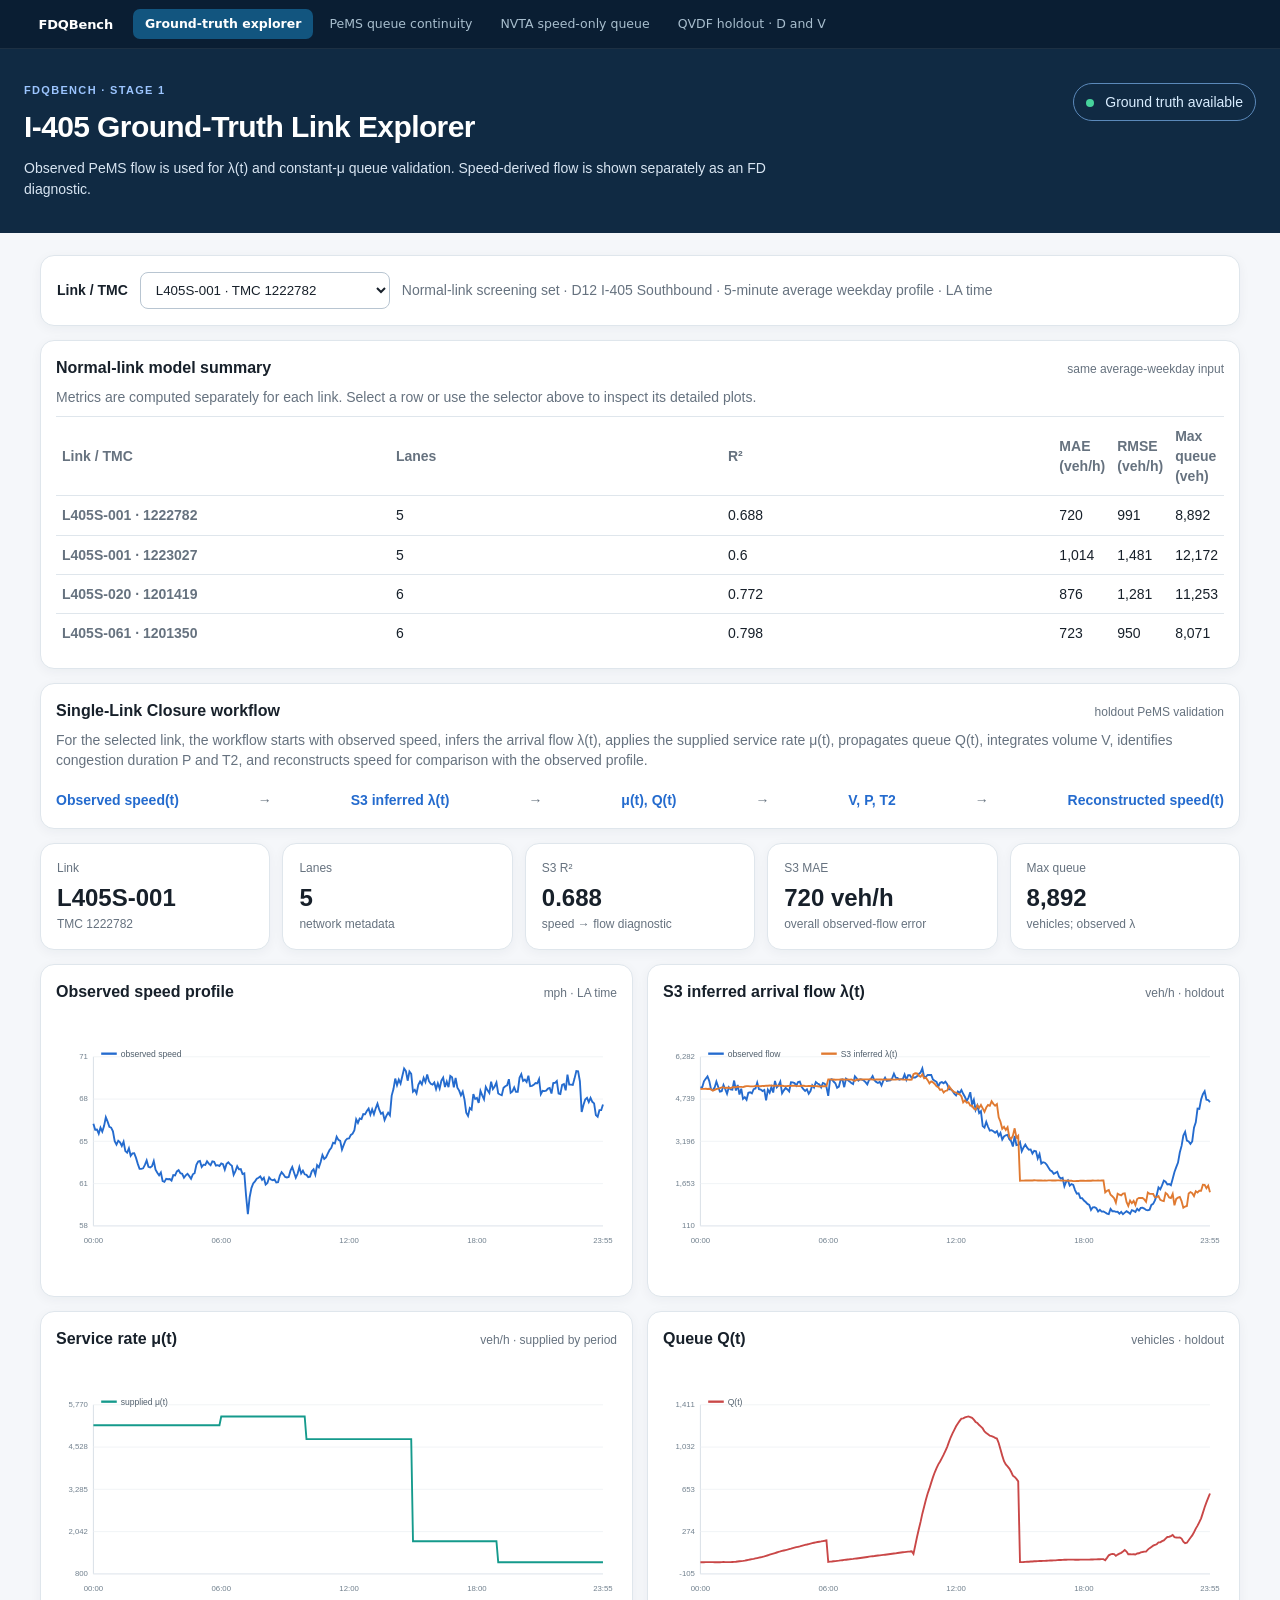
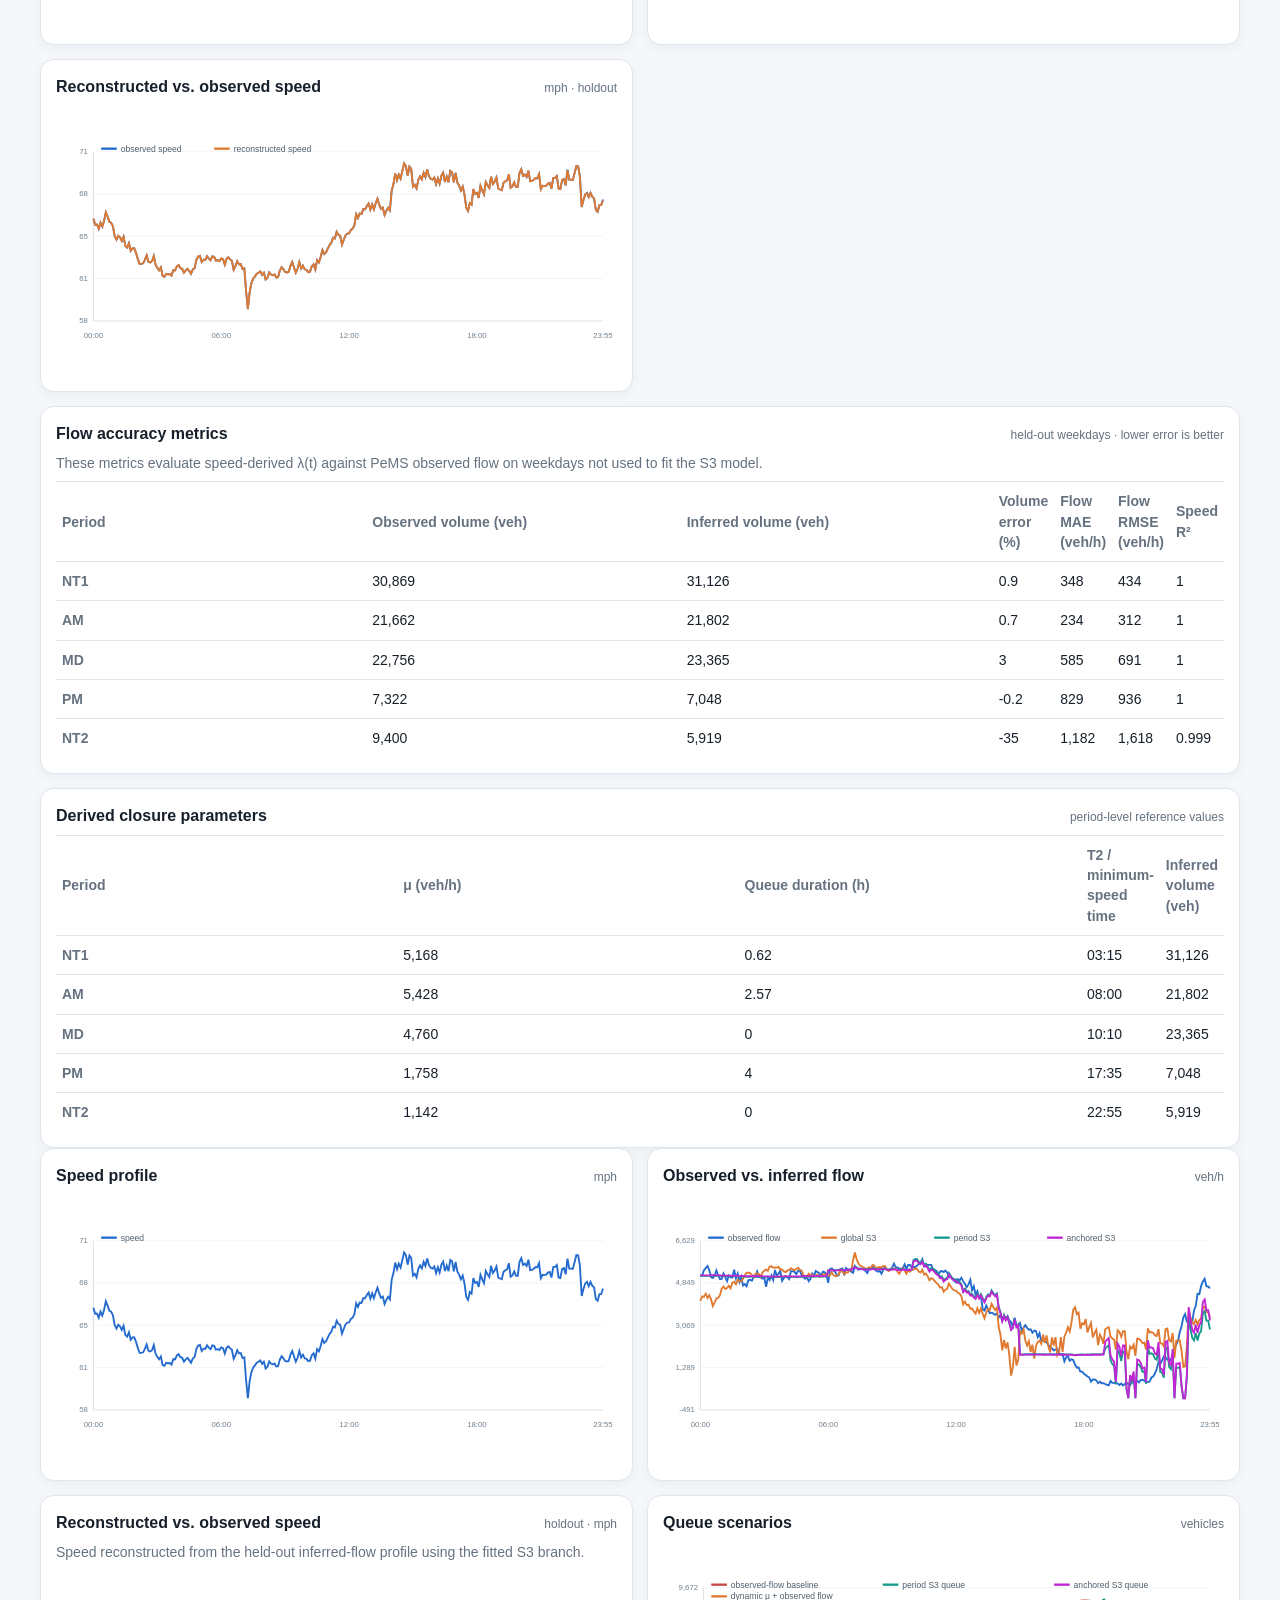
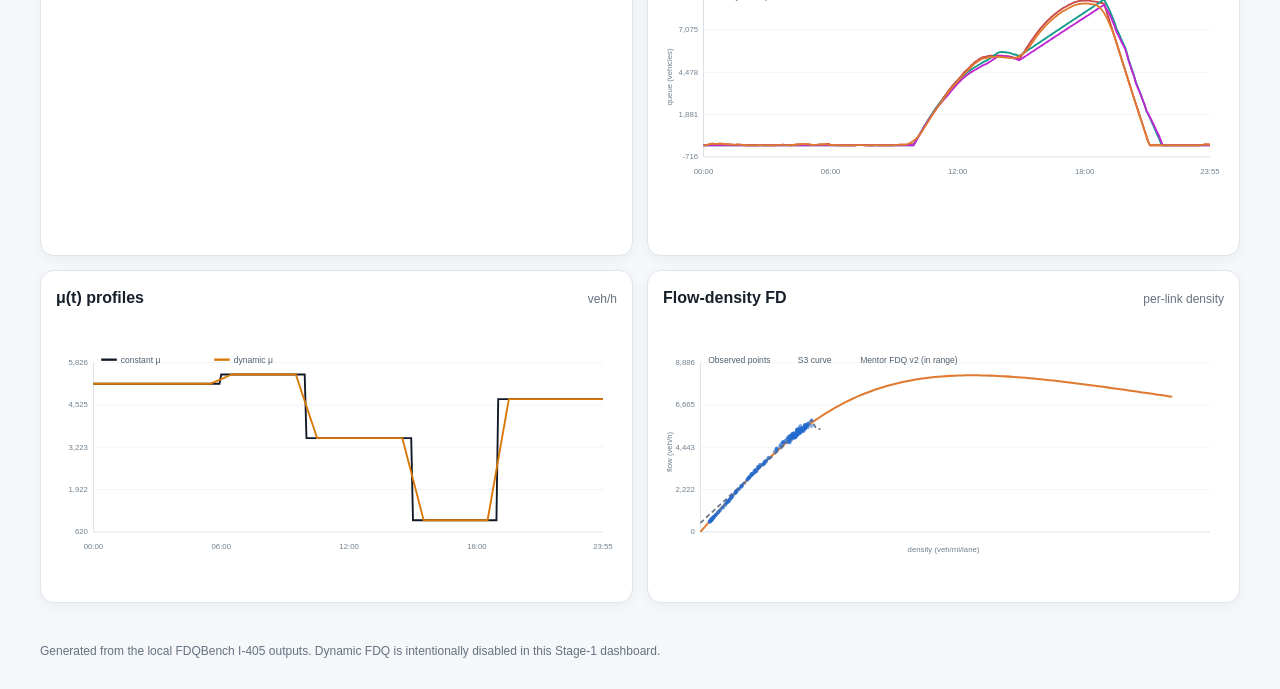
==== commit 34eadc74: "Link the four dashboards with a shared navigation bar The dashboards were reachable only from the RE" ====
--- a/dashboard/dashboard_I405.html
+++ b/dashboard/dashboard_I405.html
@@ -2,9 +2,10 @@
 <html lang="en">
 <head>
   <meta charset="utf-8"><meta name="viewport" content="width=device-width,initial-scale=1">
-  <title>I-405 FDQ Ground-Truth Dashboard</title><link rel="stylesheet" href="styles.css">
+  <title>I-405 FDQ Ground-Truth Dashboard</title><link rel="stylesheet" href="styles.css"><link rel="stylesheet" href="site-nav.css">
 </head>
 <body>
+<nav class="site-nav" aria-label="Dashboards"><div><span class="site-brand">FDQBench</span><ul><li><a href="dashboard_I405.html" aria-current="page">Ground-truth explorer</a></li><li><a href="full_day_residual_queue.html">PeMS queue continuity</a></li><li><a href="nvta_full_day_queue.html">NVTA speed-only queue</a></li><li><a href="qvdf_multiweek.html">QVDF holdout · D and V</a></li></ul></div></nav>
 <header class="hero"><div><p class="eyebrow">FDQBench · Stage 1</p><h1>I-405 Ground-Truth Link Explorer</h1><p class="subtitle">Observed PeMS flow is used for λ(t) and constant-μ queue validation. Speed-derived flow is shown separately as an FD diagnostic.</p></div><div class="source-badge"><span class="dot"></span> Ground truth available</div></header>
 <main>
   <section class="controls card"><label for="linkSelect">Link / TMC</label><select id="linkSelect"></select><span class="note">Normal-link screening set · D12 I-405 Southbound · 5-minute average weekday profile · LA time</span></section>
--- a/dashboard/site-nav.css
+++ b/dashboard/site-nav.css
@@ -0,0 +1,15 @@
+/* Shared cross-dashboard navigation. Self-contained: it must not depend on any
+   variable or class defined by an individual dashboard stylesheet, because the
+   four pages use four different palettes. */
+/* display/padding/margin are set explicitly: qvdf_multiweek.css styles the bare
+   `nav` element (padding-bottom:54px), which would otherwise leak in here. */
+.site-nav{display:block;margin:0;padding:0;background:#0a1e33;color:#c6d6e2;font-family:'DM Sans',system-ui,sans-serif;border-bottom:1px solid rgba(255,255,255,.08)}
+.site-nav>div{width:min(1240px,94vw);margin:0 auto;display:flex;align-items:center;gap:20px;min-height:48px;padding:6px 0}
+.site-nav .site-brand{font:800 13px/1 'Manrope',system-ui,sans-serif;letter-spacing:-.01em;color:#fff;white-space:nowrap}
+.site-nav ul{list-style:none;display:flex;align-items:center;gap:4px;margin:0;padding:0;overflow-x:auto;scrollbar-width:none}
+.site-nav ul::-webkit-scrollbar{display:none}
+.site-nav a{display:block;padding:7px 12px;border-radius:7px;color:#a8bece;text-decoration:none;font-size:12.5px;line-height:1.3;white-space:nowrap;transition:background .15s,color .15s}
+.site-nav a:hover{background:rgba(255,255,255,.09);color:#fff}
+.site-nav a[aria-current="page"]{background:#12557f;color:#fff;font-weight:600}
+.site-nav a:focus-visible{outline:2px solid #7fc4e8;outline-offset:2px}
+@media(max-width:700px){.site-nav>div{width:calc(100% - 20px);gap:12px;align-items:flex-start;flex-direction:column;padding:10px 0}.site-nav ul{width:100%}}
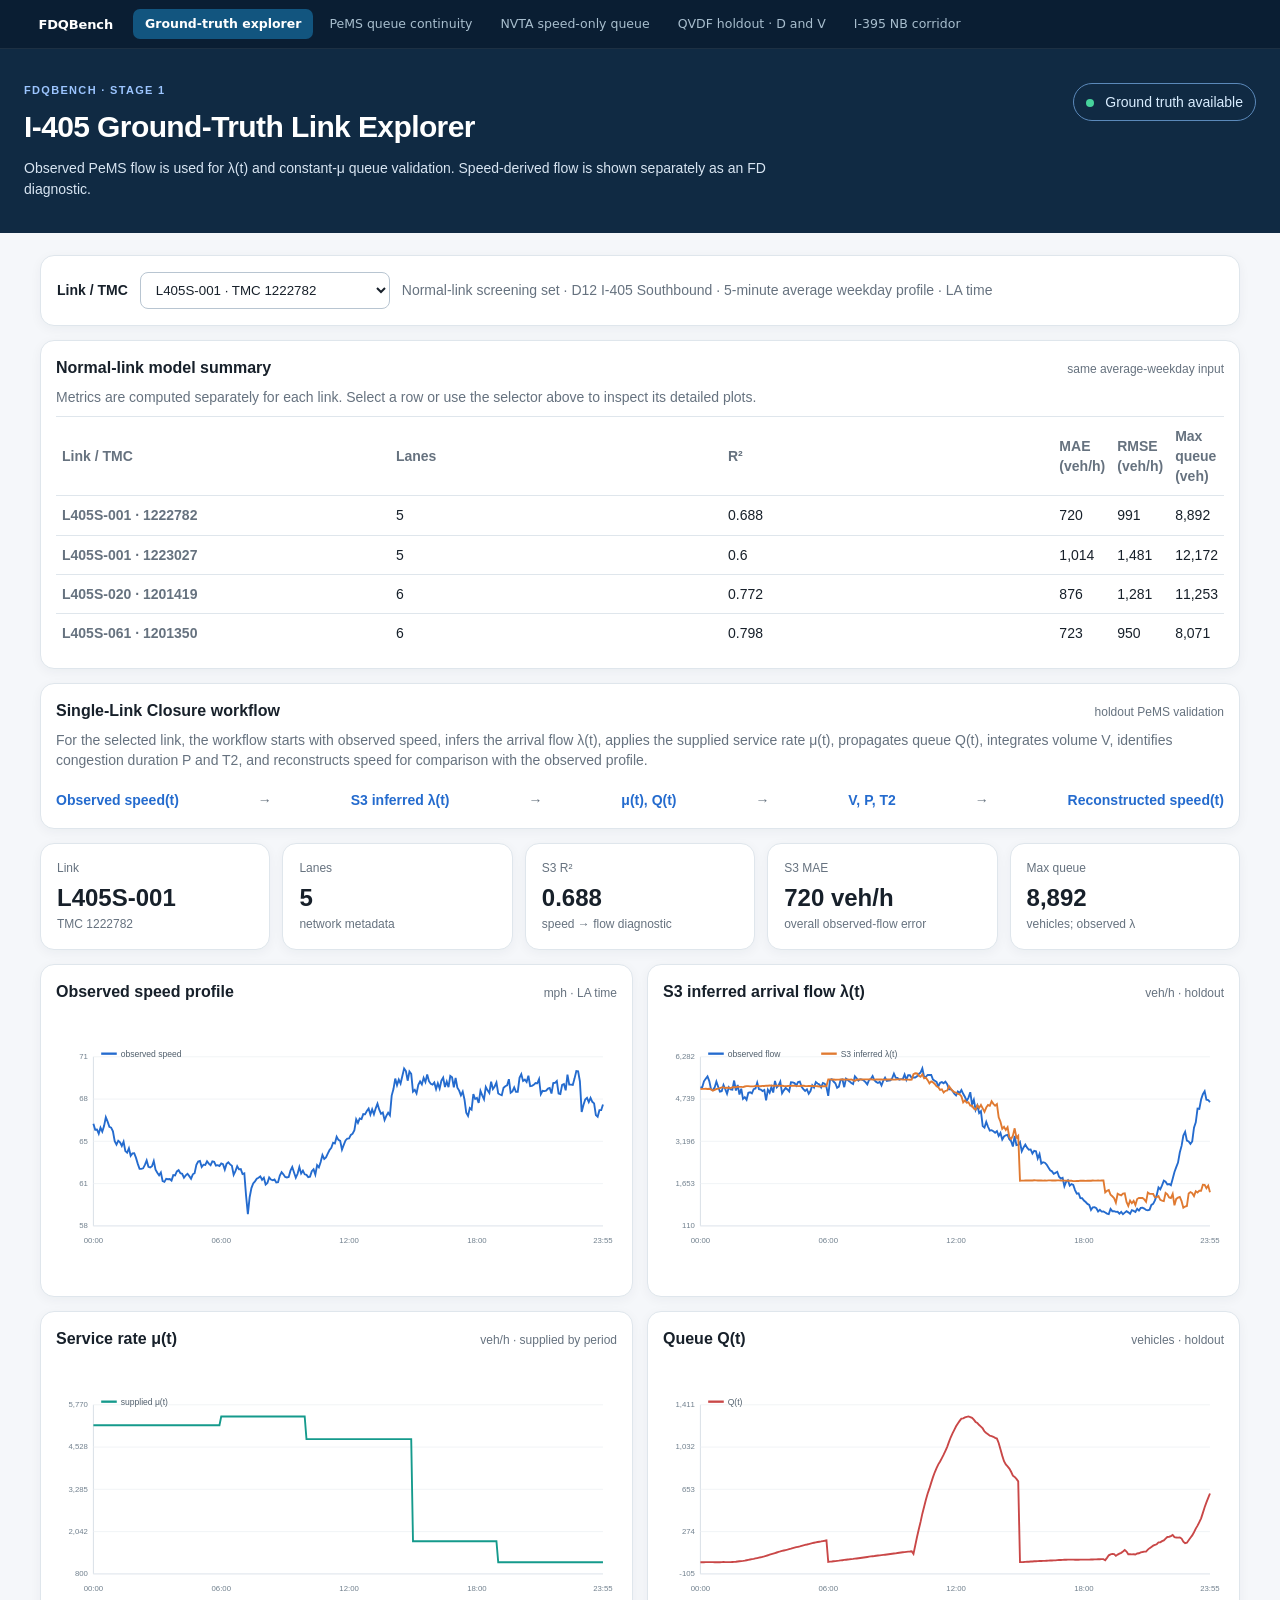
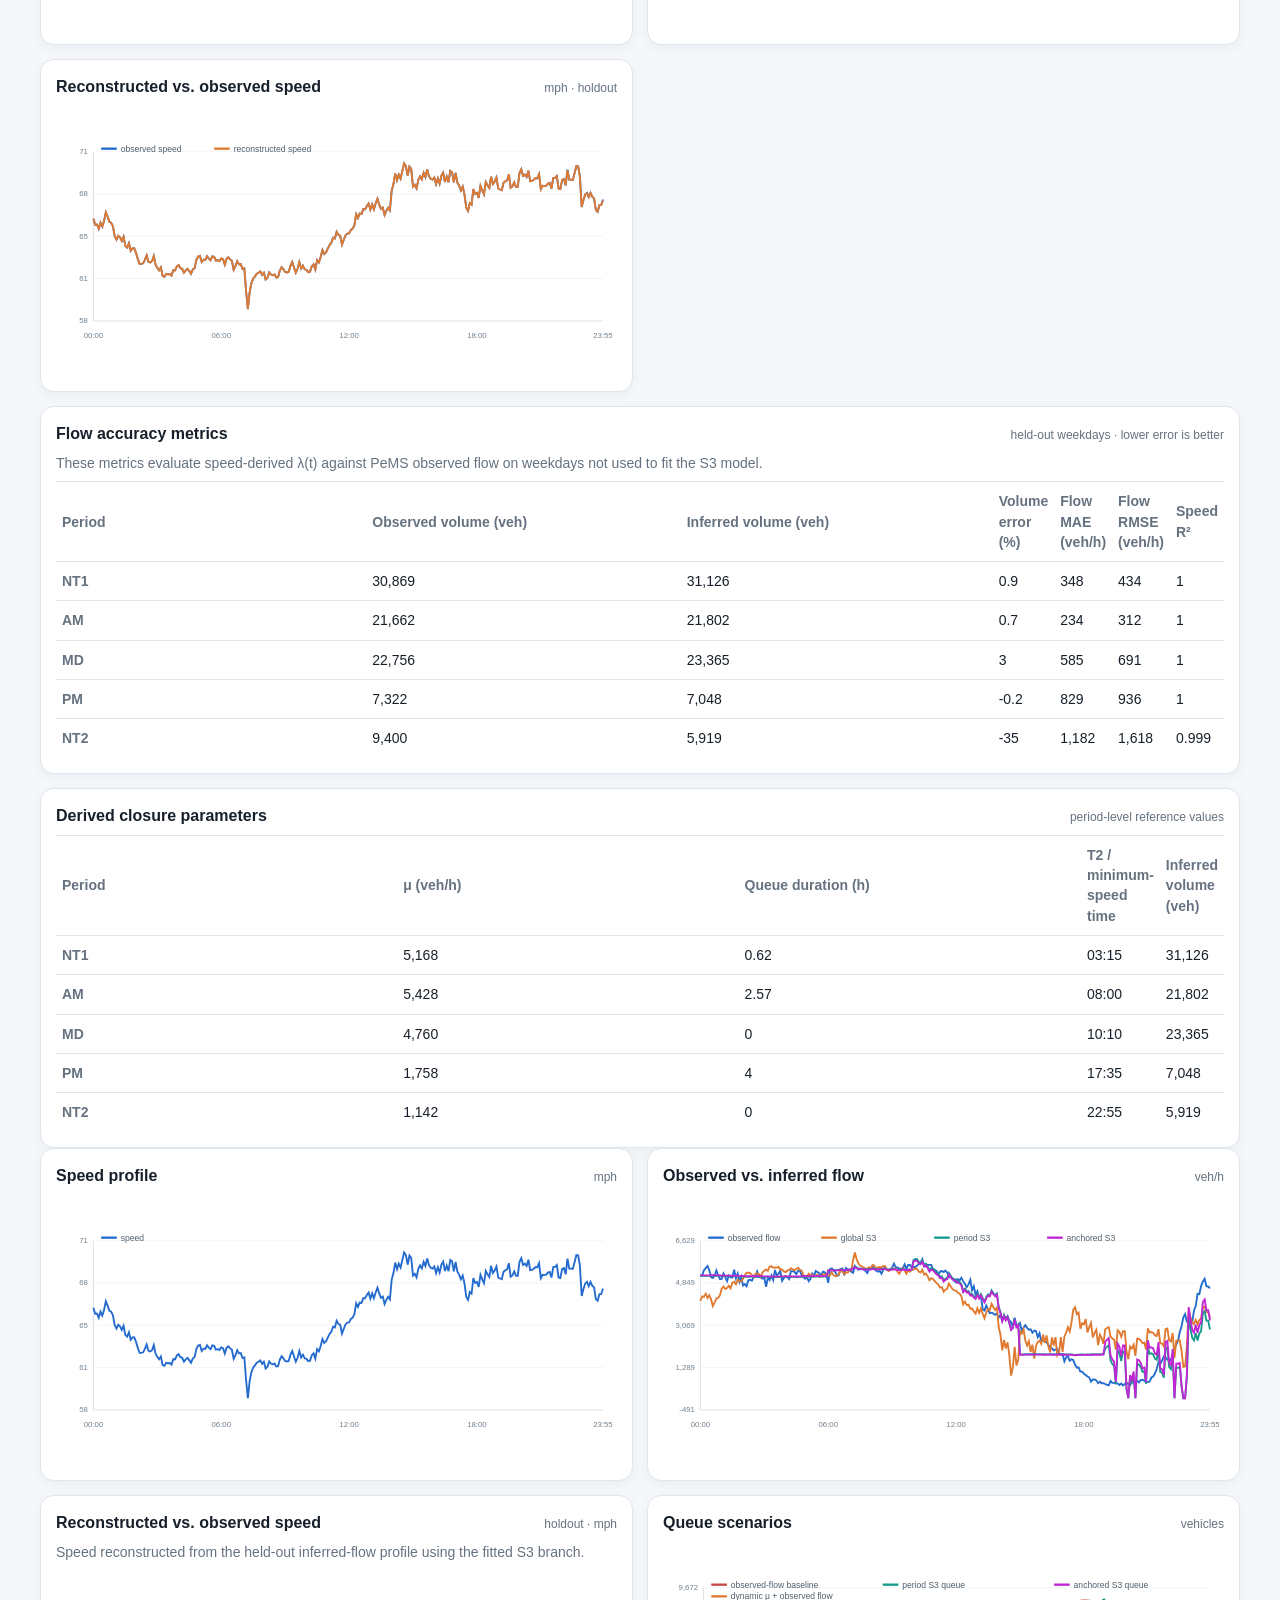
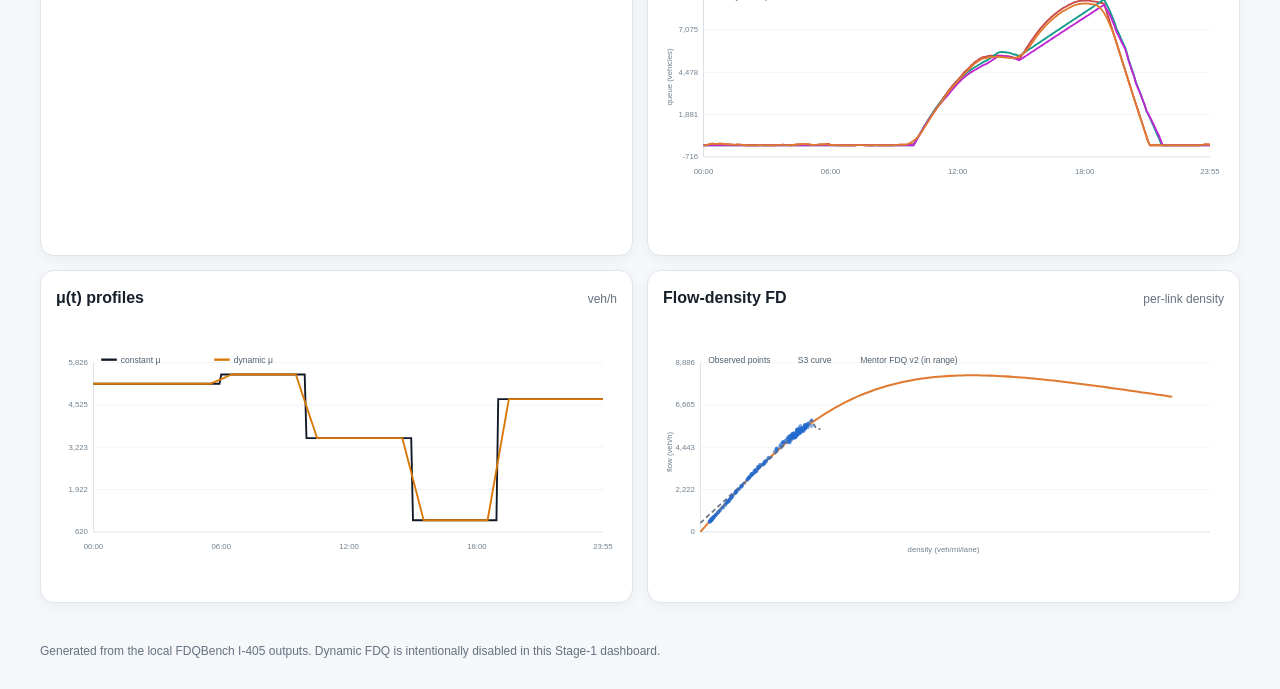
==== commit 89ccf682: "Add the I-395 NB corridor dashboard Leads with the accumulation test, because it is the one comparis" ====
--- a/dashboard/dashboard_I405.html
+++ b/dashboard/dashboard_I405.html
@@ -2,10 +2,10 @@
 <html lang="en">
 <head>
   <meta charset="utf-8"><meta name="viewport" content="width=device-width,initial-scale=1">
-  <title>I-405 FDQ Ground-Truth Dashboard</title><link rel="stylesheet" href="styles.css"><link rel="stylesheet" href="site-nav.css">
+  <title>I-405 FDQ Ground-Truth Dashboard</title><link rel="stylesheet" href="styles.css?v=6081cf3b"><link rel="stylesheet" href="site-nav.css?v=a31677ee">
 </head>
 <body>
-<nav class="site-nav" aria-label="Dashboards"><div><span class="site-brand">FDQBench</span><ul><li><a href="dashboard_I405.html" aria-current="page">Ground-truth explorer</a></li><li><a href="full_day_residual_queue.html">PeMS queue continuity</a></li><li><a href="nvta_full_day_queue.html">NVTA speed-only queue</a></li><li><a href="qvdf_multiweek.html">QVDF holdout · D and V</a></li></ul></div></nav>
+<nav class="site-nav" aria-label="Dashboards"><div><span class="site-brand">FDQBench</span><ul><li><a href="dashboard_I405.html" aria-current="page">Ground-truth explorer</a></li><li><a href="full_day_residual_queue.html">PeMS queue continuity</a></li><li><a href="nvta_full_day_queue.html">NVTA speed-only queue</a></li><li><a href="qvdf_multiweek.html">QVDF holdout · D and V</a></li><li><a href="nvta_corridor_d_v.html">I-395 NB corridor</a></li></ul></div></nav>
 <header class="hero"><div><p class="eyebrow">FDQBench · Stage 1</p><h1>I-405 Ground-Truth Link Explorer</h1><p class="subtitle">Observed PeMS flow is used for λ(t) and constant-μ queue validation. Speed-derived flow is shown separately as an FD diagnostic.</p></div><div class="source-badge"><span class="dot"></span> Ground truth available</div></header>
 <main>
   <section class="controls card"><label for="linkSelect">Link / TMC</label><select id="linkSelect"></select><span class="note">Normal-link screening set · D12 I-405 Southbound · 5-minute average weekday profile · LA time</span></section>
@@ -37,5 +37,5 @@
   <section class="card table-card"><div class="card-title"><h2>Data contract</h2><span id="contractStatus"></span></div><table><tbody><tr><th>Time axis</th><td>LA local time (America/Los_Angeles); raw UTC ISO-8601 timestamps are retained</td></tr><tr><th>λ(t) / queue input</th><td>Observed ground-truth flow</td></tr><tr><th>μ(t) baseline</th><td>Constant within NT1 / AM / MD / PM / NT2</td></tr><tr><th>μ(t) candidate</th><td>Period μ values linearly blended across each boundary over 30 minutes; first dynamic-μ sensitivity version</td></tr><tr><th>Queue boundary behavior</th><td>Continuous; no reset at period boundaries</td></tr><tr><th>Speed-derived flow</th><td>Diagnostic only; not used to contaminate the ground-truth queue baseline</td></tr><tr><th>Mentor FD input convention</th><td>Speed mph; flow veh/h/lane; density veh/mi/lane</td></tr></tbody></table></section>
 </main>
 <footer>Generated from the local FDQBench I-405 outputs. Dynamic FDQ is intentionally disabled in this Stage-1 dashboard.</footer>
-<script src="data.js"></script><script src="closure_holdout_data.js"></script><script src="closure_reconstruction_data.js"></script><script src="app.js"></script>
+<script src="data.js?v=d1c6cd48"></script><script src="closure_holdout_data.js?v=c47810c5"></script><script src="closure_reconstruction_data.js?v=baebbd6d"></script><script src="app.js?v=febd2ef1"></script>
 </body></html>
